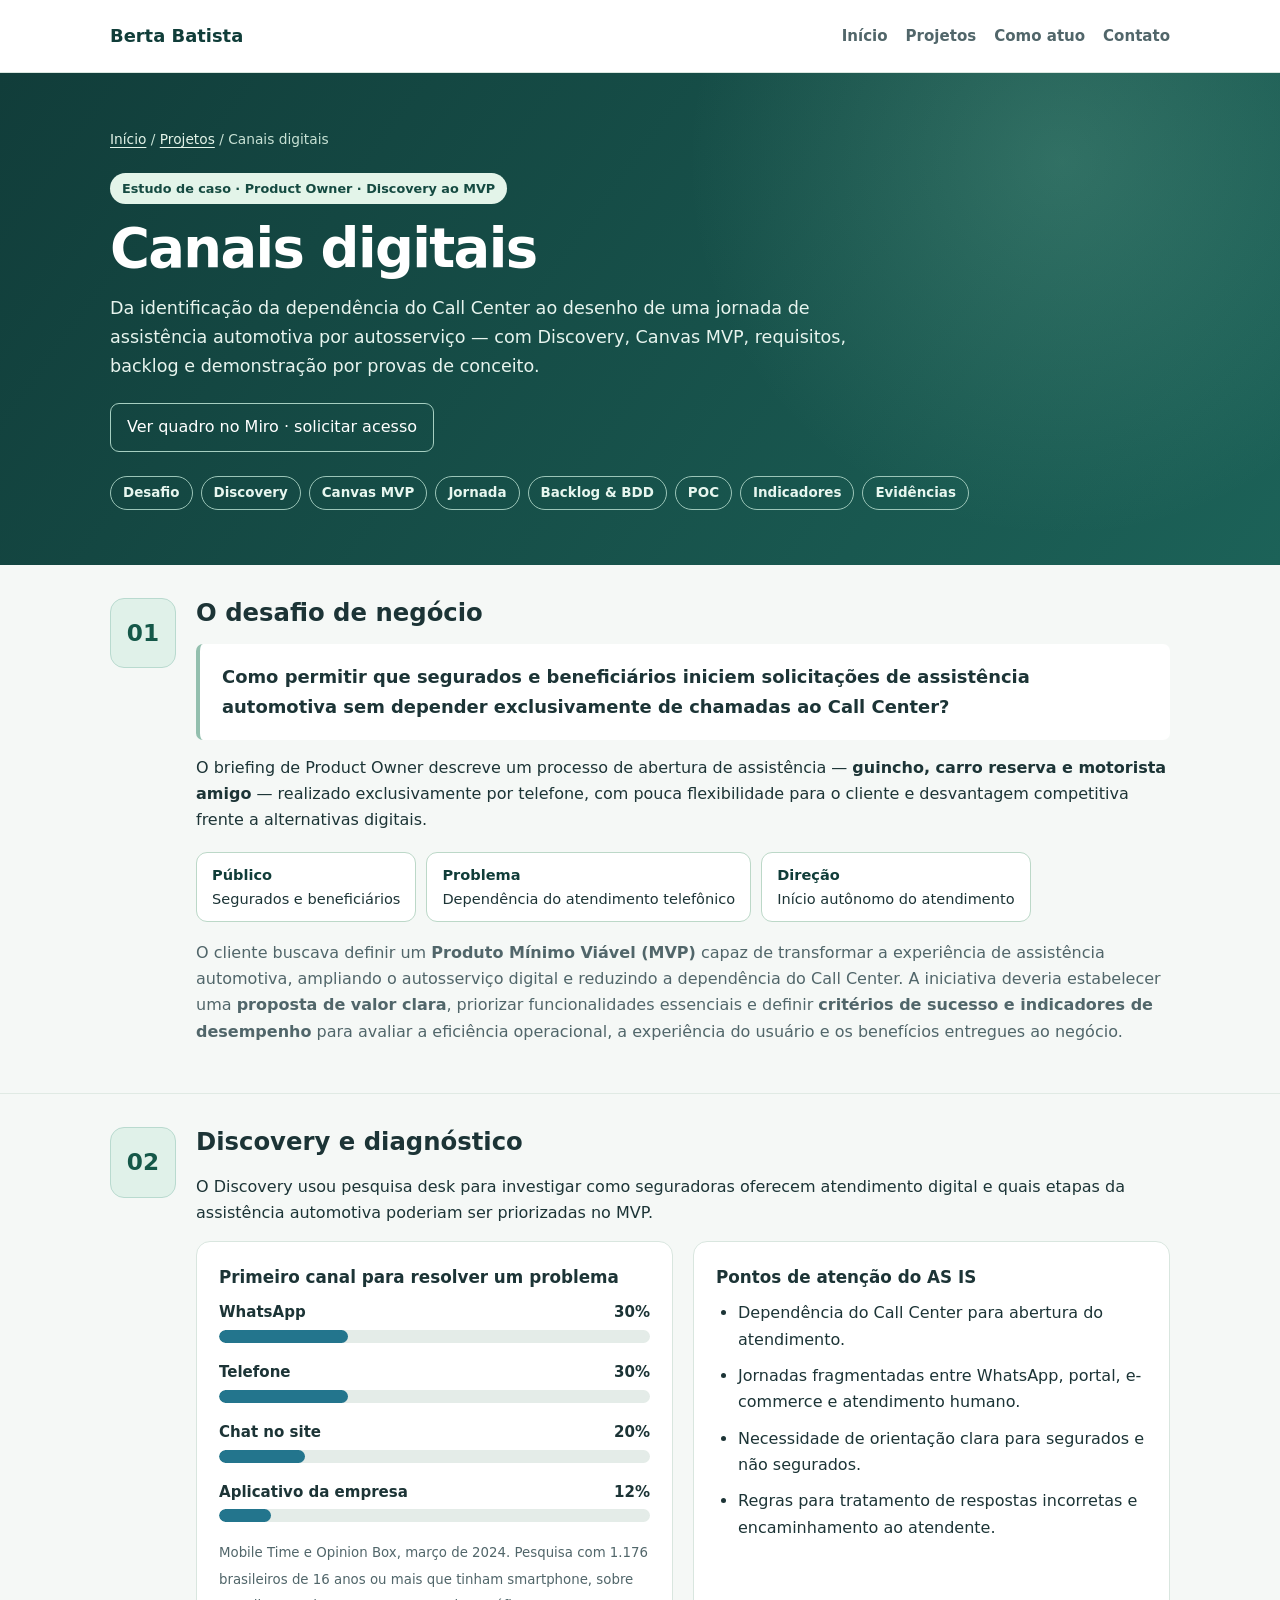
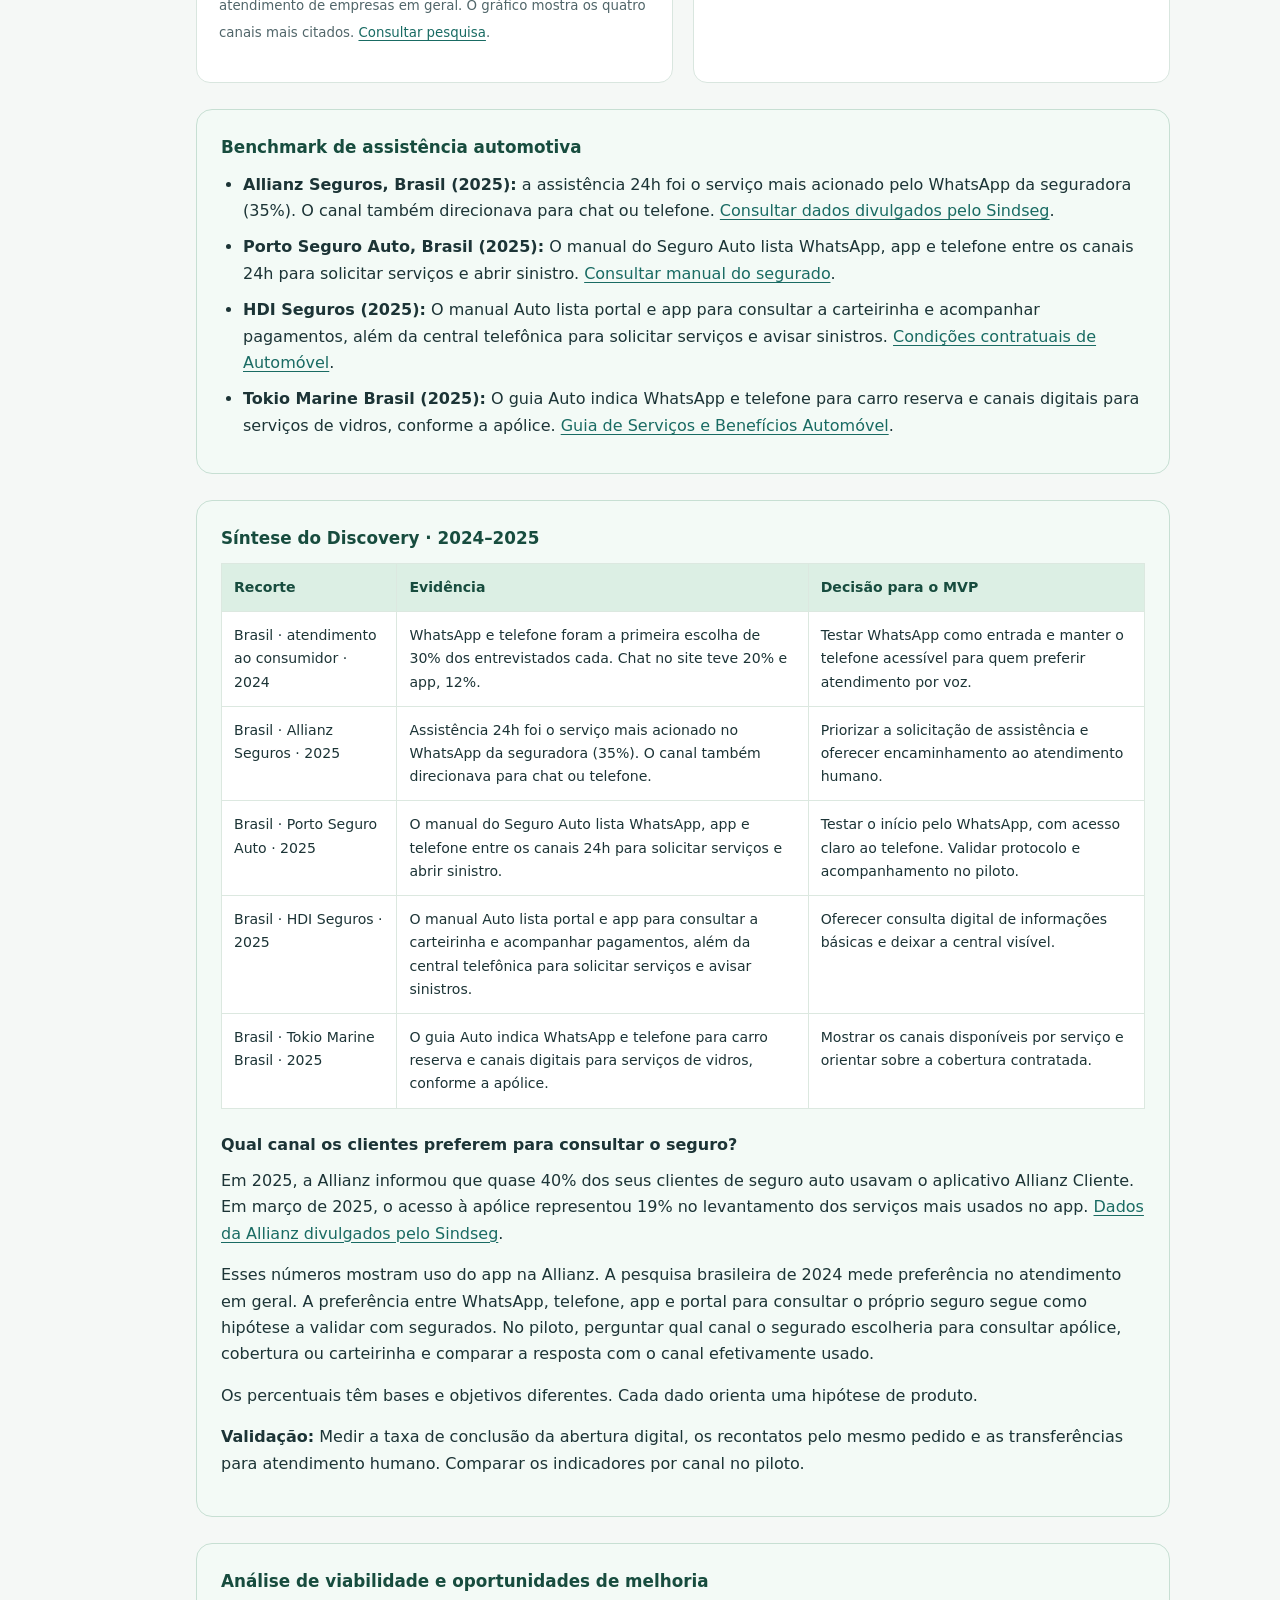
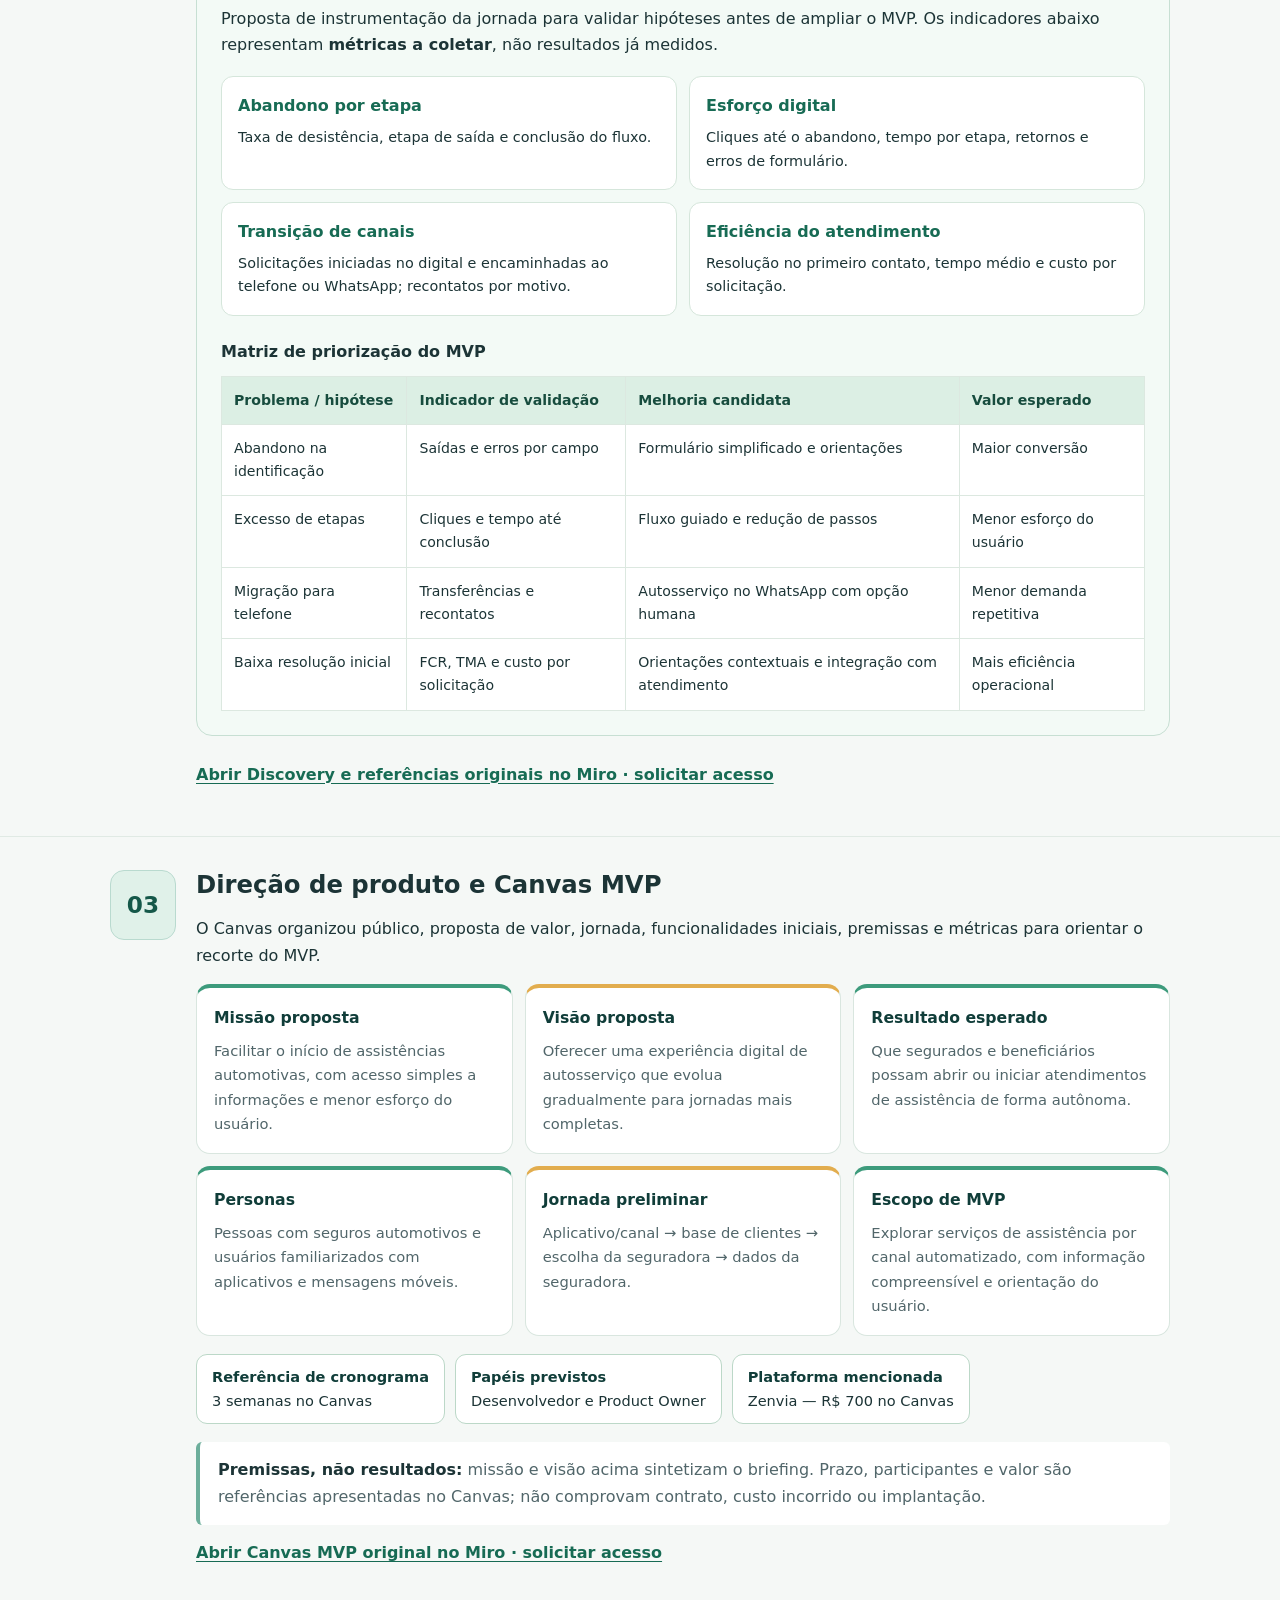
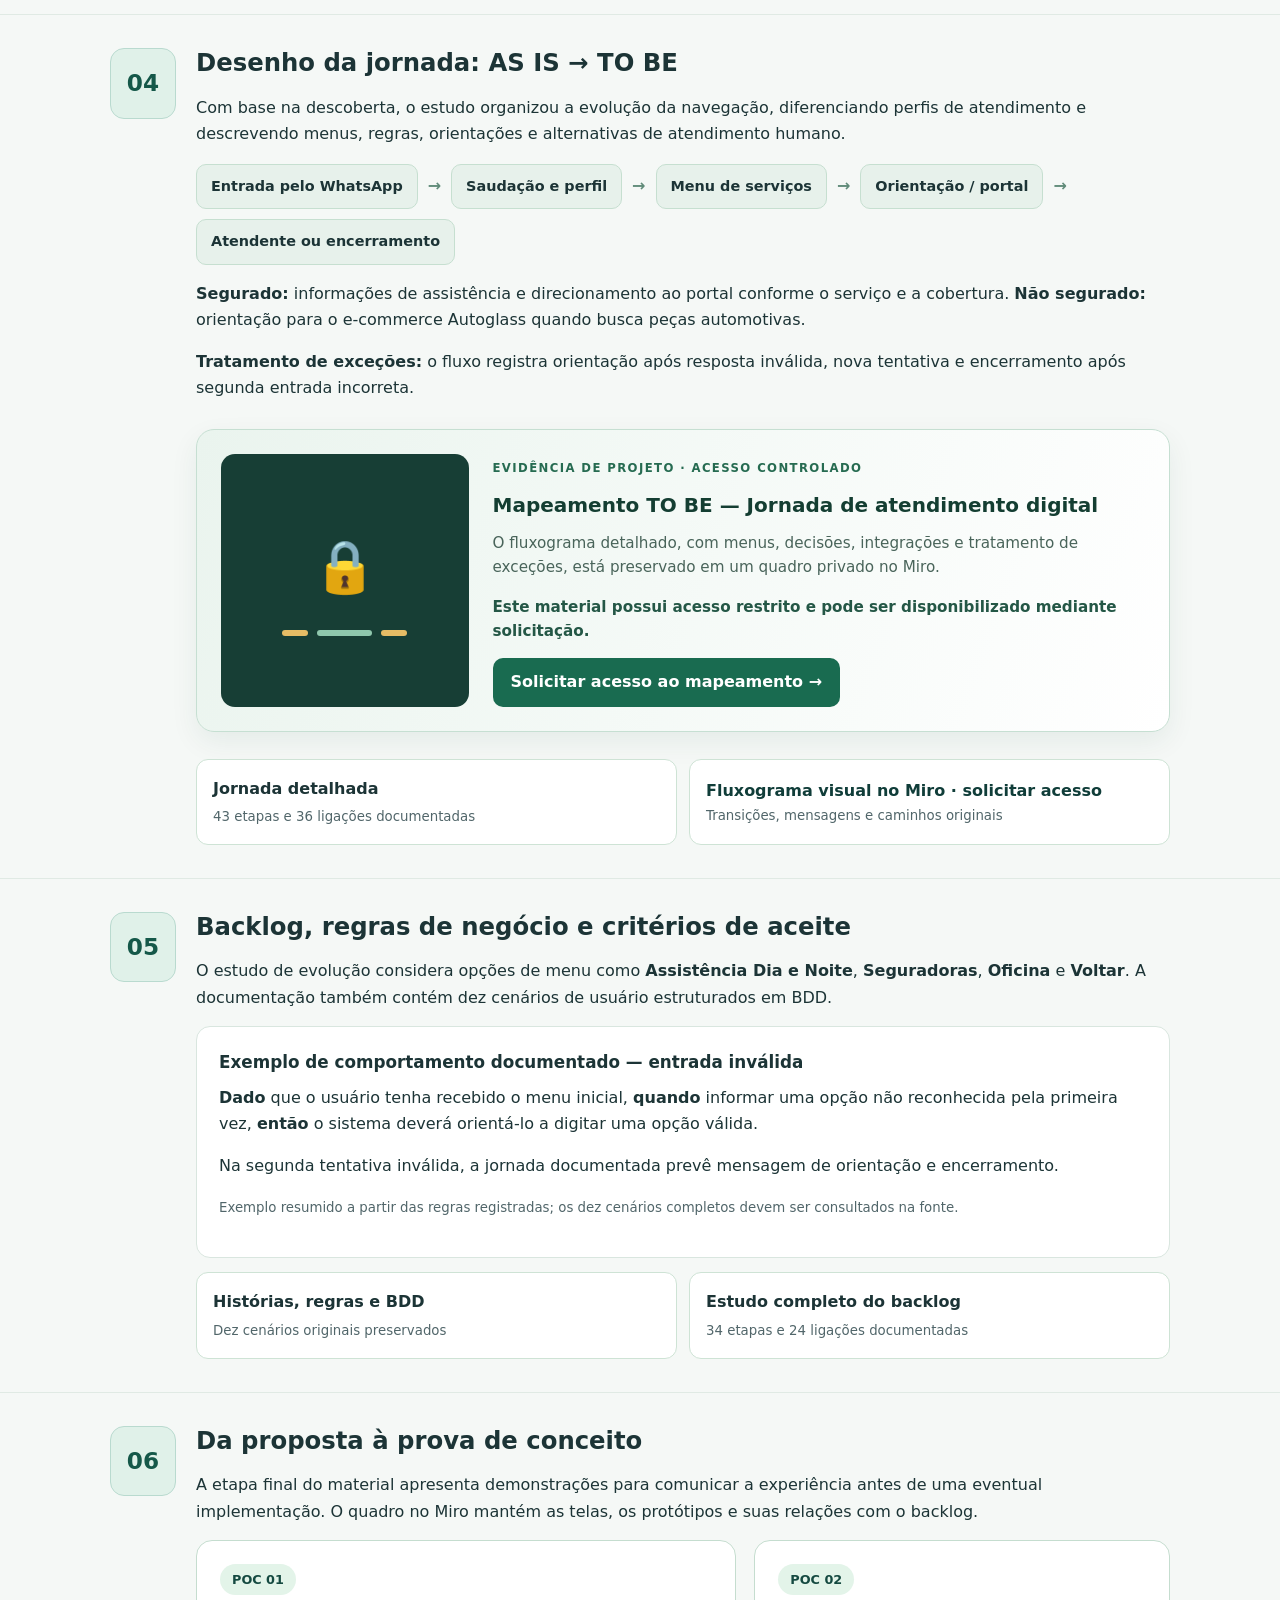
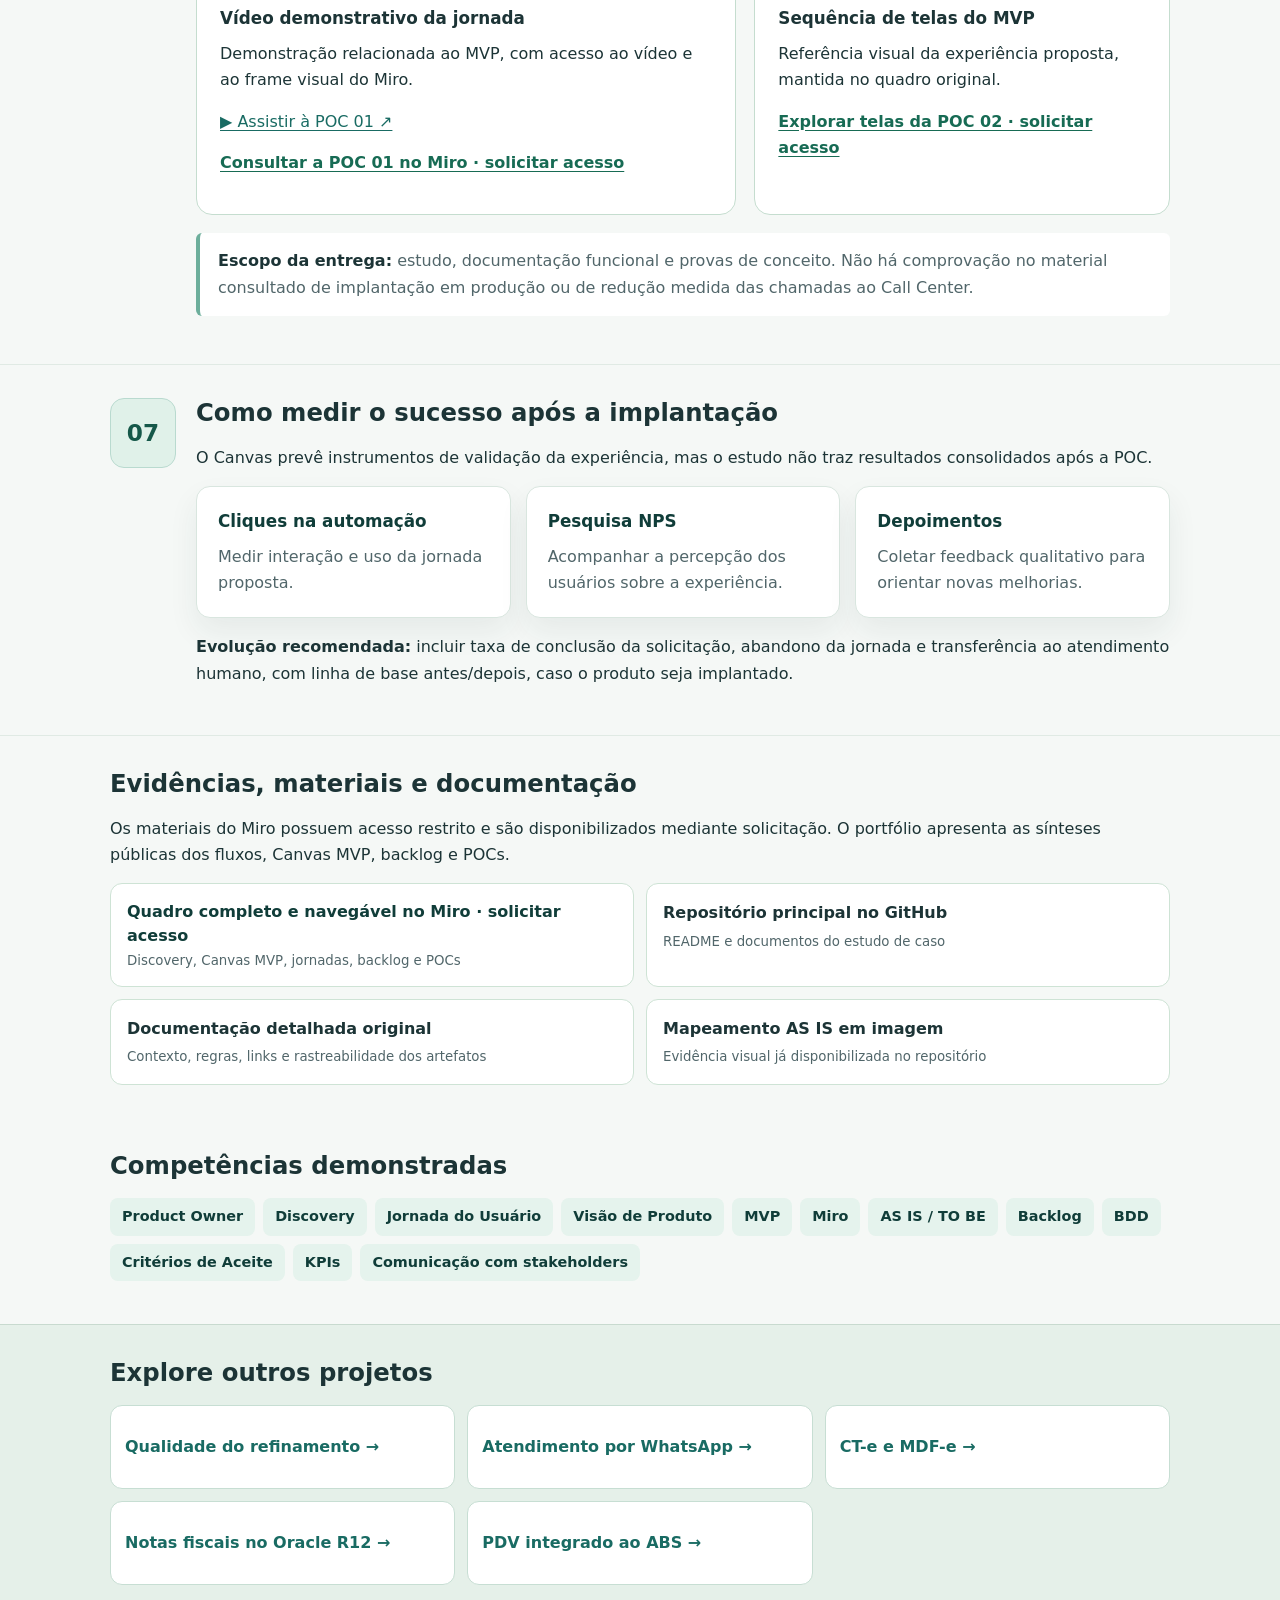
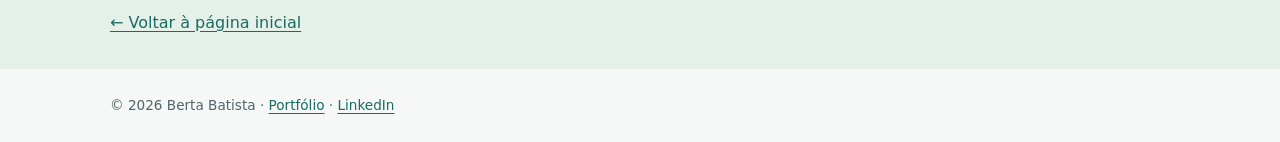
==== canais-digitais.html @ 30842d94 "Integra estudos ao portfólio atual e ilustra o fluxo de importação" ====
<!DOCTYPE html>
<html lang="pt-BR">
<head>
  <meta charset="utf-8">
  <meta name="viewport" content="width=device-width, initial-scale=1">
  <meta name="description" content="Canais digitais: estudo de caso de Product Owner desde o desafio de assistência automotiva, Discovery, Canvas MVP, jornadas, requisitos e backlog até as provas de conceito.">
  <meta name="theme-color" content="#143b38">
  <title>Canais digitais | Berta Batista</title>
  <link rel="stylesheet" href="projetos.css">
  <style>
    .case-nav{display:flex;gap:8px;flex-wrap:wrap;margin-top:24px}
    .case-nav a{color:#e7f6ef;text-decoration:none;border:1px solid #9bc5b8;border-radius:99px;padding:5px 12px;font-size:.84rem;font-weight:650}
    .case-nav a:hover{background:rgba(255,255,255,.13)}
    .stage{display:grid;grid-template-columns:66px minmax(0,1fr);gap:20px;align-items:start}
    .stage-number{font-size:1.45rem;font-weight:800;color:#155849;background:#e0f1e9;border:1px solid #b9dacf;border-radius:14px;text-align:center;padding:15px 0}
    .stage h2{margin-top:0}
    .stage > div:last-child{min-width:0}
    .muted{color:var(--muted)}
    .context-quote{font-size:1.12rem;font-weight:650;border-left:4px solid #93bfae;padding:18px 22px;background:#fff;border-radius:7px}
    .facts{display:flex;gap:10px;flex-wrap:wrap;margin:18px 0}
    .fact{border:1px solid #bcd8c8;border-radius:11px;background:#fff;padding:10px 15px;font-size:.91rem}
    .fact strong{display:block;color:var(--green-dark)}
    .canvas{display:grid;grid-template-columns:repeat(3,minmax(0,1fr));gap:12px}
    .canvas .panel{border-top:4px solid #3d9b7c;box-shadow:none;padding:17px}
    .canvas .panel:nth-child(3n+2){border-top-color:#e2ad4e}
    .canvas .panel h3{font-size:.98rem}
    .canvas .panel p{font-size:.92rem}
    .metrics{display:grid;grid-template-columns:minmax(0,1fr) minmax(0,1fr);gap:20px}
    .bar-list{list-style:none;padding:0;margin:0}
    .bar-list li{margin-bottom:17px}
    .bar-label{display:flex;justify-content:space-between;gap:12px;margin-bottom:5px;font-size:.94rem;font-weight:650}
    .bar-track{height:13px;border-radius:99px;background:#e4ece8;overflow:hidden}
    .bar-fill{display:block;height:100%;border-radius:99px;background:#23758d}
    .stage-card{background:#fff;border:1px solid var(--line);border-radius:14px;padding:22px}
    .journey{display:flex;align-items:stretch;flex-wrap:wrap;gap:10px;margin:16px 0}
    .journey span{background:#e7f1eb;border:1px solid #c6dfd0;border-radius:10px;padding:10px 14px;font-weight:650;font-size:.9rem}
    .journey b{align-self:center;color:#608b79}
    .demo{display:grid;grid-template-columns:minmax(0,1.3fr) minmax(0,1fr);gap:18px}
    .demo-panel{background:#fff;border:1px solid #c5ddcf;border-radius:16px;padding:23px}
    .demo-panel .tag{margin-bottom:10px}
    .case-links{display:grid;grid-template-columns:repeat(2,minmax(0,1fr));gap:12px}
    .case-links a{display:block;background:#fff;border:1px solid #cee3d5;border-radius:12px;padding:16px;font-weight:700;text-decoration:none}
    .case-links .case-resource{display:block;background:#fff;border:1px solid #cee3d5;border-radius:12px;padding:16px}
    .case-resource strong{display:block;font-weight:700}
    .case-resource small{display:block;font-weight:400;color:var(--muted);margin-top:4px}
    .case-links a small{display:block;font-weight:400;color:var(--muted);margin-top:4px}
    .case-links a:hover{border-color:var(--green)}
    .case-section{border-bottom:1px solid #e0eae4}
    .skills{margin-bottom:10px}
    @media(max-width:830px){.metrics,.canvas,.demo{grid-template-columns:1fr 1fr}}
    @media(max-width:680px){.metrics,.canvas,.demo,.case-links{grid-template-columns:1fr}.stage{grid-template-columns:1fr;gap:8px}.stage-number{width:58px;padding:7px 0}.journey b{display:none}}
  .viability-block{margin:26px 0;padding:24px;border:1px solid #c7dfd3;background:#f3faf6;border-radius:16px}.viability-block h3{margin:0 0 10px;color:#174c3e}.viability-block h4{margin:23px 0 10px}.viability-grid{display:grid;grid-template-columns:repeat(2,minmax(0,1fr));gap:12px;margin:18px 0}.viability-grid article{padding:16px;background:#fff;border:1px solid #d5e6db;border-radius:12px}.viability-grid strong,.viability-grid span{display:block}.viability-grid strong{color:#176b54;margin-bottom:6px}.viability-grid span{font-size:.9rem}.viability-table-wrap{overflow-x:auto}.viability-table{width:100%;border-collapse:collapse;background:#fff;font-size:.88rem}.viability-table th,.viability-table td{padding:12px;border:1px solid #dce8e0;text-align:left;vertical-align:top}.viability-table th{background:#dcefe4;color:#174c3e}@media(max-width:680px){.viability-grid{grid-template-columns:1fr}.viability-block{padding:16px}}

    .to-be-map{margin:28px 0;background:#fff;border:1px solid #bfd9cf;border-radius:18px;overflow:hidden;box-shadow:0 10px 34px rgba(16,62,50,.09)}
    .to-be-map figcaption{display:grid;gap:6px;padding:20px 23px;background:#f1f8f4;border-bottom:1px solid #d7e9df}
    .to-be-map figcaption strong{font-size:1.06rem;color:#174f42}
    .to-be-map figcaption span{color:#546d61;font-size:.92rem;line-height:1.5}
    .to-be-map-frame{height:640px;background:#f6faf8}
    .to-be-map iframe{display:block;width:100%;height:100%;border:0}
    .to-be-map-footer{display:flex;align-items:center;justify-content:space-between;flex-wrap:wrap;gap:12px;padding:14px 22px;background:#fff;font-size:.87rem}
    .to-be-map-footer span{color:#5a6e65;flex:1 1 250px}
    .to-be-map-footer a{color:#135e4d;font-weight:750;text-decoration:underline;text-underline-offset:3px}
    @media(max-width:680px){.to-be-map-frame{height:490px}.to-be-map figcaption{padding:16px}.to-be-map-footer{padding:14px 16px}}


    /* Materiais Miro privados: solicitações de acesso, sem iframe ou links públicos. */
    .request-access{cursor:pointer;font:inherit;text-align:left}
    .case-links .request-access{display:block;width:100%;background:#fff;border:1px solid #cee3d5;border-radius:12px;padding:16px;font-weight:700;color:var(--green-dark);line-height:1.45}
    .case-links .request-access small{display:block;font-weight:400;color:var(--muted);margin-top:4px}
    .case-links .request-access:hover,.case-links .request-access:focus-visible{border-color:#177357;box-shadow:0 0 0 2px #d9eee4}
    p>.request-access:not(.btn){padding:0;border:0;background:none;color:#176b54;font-weight:700;text-decoration:underline;text-underline-offset:3px}
    .restricted-map{display:grid;grid-template-columns:minmax(140px,.55fr) minmax(0,1.45fr);gap:24px;margin:27px 0;padding:24px;background:linear-gradient(110deg,#eaf4ee,#fff);border:1px solid #c6dfd2;border-radius:18px;box-shadow:0 10px 28px rgba(17,75,53,.07)}
    .restricted-map-art{display:flex;flex-direction:column;align-items:center;justify-content:center;gap:22px;border-radius:14px;background:#173e35;min-height:220px}
    .restricted-lock{font-size:3.2rem}
    .restricted-map-lines{display:flex;align-items:center;gap:9px}.restricted-map-lines i{display:block;width:26px;height:6px;background:#e6bc65;border-radius:8px}.restricted-map-lines i:nth-child(2){width:55px;background:#8fc7ad}
    .restricted-eyebrow{font-size:.73rem;font-weight:800;letter-spacing:.12em;text-transform:uppercase;color:#266b51}
    .restricted-map h3{margin:9px 0 9px;font-size:1.25rem;color:#143e32}
    .restricted-map p{font-size:.95rem;line-height:1.6;color:#49645a}
    .restricted-map .restricted-note{font-weight:650;color:#245746}
    .restricted-primary{padding:13px 18px;border:0;border-radius:10px;background:#196b50;color:white;font-weight:750;cursor:pointer;line-height:1.4}
    .restricted-primary:hover{background:#104c39}
    .access-dialog{border:0;border-radius:18px;padding:0;max-width:520px;width:calc(100% - 28px);background:#fff;color:#203d31;box-shadow:0 22px 80px rgba(0,0,0,.26)}
    .access-dialog::backdrop{background:rgba(4,28,24,.70);backdrop-filter:blur(3px)}
    .access-dialog-inner{padding:26px}
    .access-dialog-top{display:flex;justify-content:space-between;align-items:flex-start;gap:14px}
    .access-dialog h2{font-size:1.38rem;margin:6px 0 9px;color:#164a39}
    .access-dialog p{font-size:.94rem;line-height:1.55;color:#456355}
    .access-dialog-close{width:36px;height:36px;border:1px solid #c9ddd1;border-radius:50%;background:white;font-size:1.3rem;cursor:pointer;flex-shrink:0}
    .access-form{display:grid;gap:13px;margin-top:17px}
    .access-form label{display:grid;gap:5px;font-size:.86rem;font-weight:700}
    .access-form input:not([type="checkbox"]),.access-form textarea{box-sizing:border-box;width:100%;font:inherit;border:1px solid #b8d3c5;border-radius:9px;padding:10px 12px;min-height:43px;background:#fff;color:#183c30}
    .access-form textarea{min-height:65px;resize:vertical}
    .access-form .access-consent{display:flex;align-items:flex-start;gap:9px;font-size:.82rem;font-weight:500;line-height:1.55;color:#466156}
    .access-consent input{margin-top:4px}
    .access-form button[type="submit"]{border:0;border-radius:10px;padding:13px;background:#176747;color:#fff;font:inherit;font-weight:750;cursor:pointer}
    .access-form button[disabled]{opacity:.65;cursor:wait}
    .access-status{min-height:1.3em;margin:0;font-size:.87rem!important}
    .access-status.error{color:#a62c2c}
    .access-status.success{color:#176747}
    .access-fallback{display:none;font-size:.86rem;color:#176747;font-weight:700}
    .access-fallback.visible{display:inline-block}
    .access-privacy{font-size:.76rem!important;color:#617b6e!important}
    @media(max-width:680px){.restricted-map{grid-template-columns:1fr;padding:16px}.restricted-map-art{min-height:100px;flex-direction:row}.access-dialog-inner{padding:20px}}

</style>
<link rel="stylesheet" href="study-navigation.css">
<script src="study-navigation.js" defer></script>
</head>
<body>
  <header class="top study-header"><div class="container top-inner study-header-inner">
    <a class="brand" href="index.html">Berta Batista</a>
    <button type="button" class="study-menu-button" aria-expanded="false" aria-controls="study-main-nav"><svg viewBox="0 0 24 24" width="19" height="19" fill="none" stroke="currentColor" stroke-width="2" stroke-linecap="round" aria-hidden="true"><path d="M4 6h16M4 12h16M4 18h16"/></svg>Menu</button><nav class="study-main-nav" id="study-main-nav" aria-label="Navegação principal">
      <a href="index.html">Início</a>
      <a href="index.html#projetos">Projetos</a>
      <a href="index.html#como-ajudo">Como atuo</a>
      <a href="index.html#contato">Contato</a>
    <div class="study-section-links"><strong>Neste estudo</strong>
        <a href="#desafio">Desafio</a><a href="#discovery">Discovery</a><a href="#mvp">Canvas MVP</a>
        <a href="#jornada">Jornada</a><a href="#backlog">Backlog &amp; BDD</a><a href="#poc">POC</a>
        <a href="#indicadores">Indicadores</a><a href="#evidencias">Evidências</a>
      </div></nav>
  </div></header>
  <main>
    <div class="hero"><div class="container">
      <p class="crumb"><a href="index.html">Início</a> / <a href="index.html#projetos">Projetos</a> / Canais digitais</p>
      <span class="tag">Estudo de caso · Product Owner · Discovery ao MVP</span>
      <h1>Canais digitais</h1>
      <p class="hero-lead">Da identificação da dependência do Call Center ao desenho de uma jornada de assistência automotiva por autosserviço — com Discovery, Canvas MVP, requisitos, backlog e demonstração por provas de conceito.</p>
      <div class="actions">
        
        <button type="button" class="btn outline request-access" data-material="Ver quadro no Miro">Ver quadro no Miro · solicitar acesso</button>
      </div>
      <nav class="case-nav" aria-label="Etapas deste case">
        <a href="#desafio">Desafio</a><a href="#discovery">Discovery</a><a href="#mvp">Canvas MVP</a>
        <a href="#jornada">Jornada</a><a href="#backlog">Backlog &amp; BDD</a><a href="#poc">POC</a>
        <a href="#indicadores">Indicadores</a><a href="#evidencias">Evidências</a>
      </nav>
    </div></div>

    <section id="desafio" class="case-section" aria-labelledby="desafio-h"><div class="container stage">
      <span class="stage-number" aria-hidden="true">01</span><div>
      <h2 id="desafio-h">O desafio de negócio</h2>
      <p class="context-quote">Como permitir que segurados e beneficiários iniciem solicitações de assistência automotiva sem depender exclusivamente de chamadas ao Call Center?</p>
      <p>O briefing de Product Owner descreve um processo de abertura de assistência — <strong>guincho, carro reserva e motorista amigo</strong> — realizado exclusivamente por telefone, com pouca flexibilidade para o cliente e desvantagem competitiva frente a alternativas digitais.</p>
      <div class="facts">
        <div class="fact"><strong>Público</strong>Segurados e beneficiários</div>
        <div class="fact"><strong>Problema</strong>Dependência do atendimento telefônico</div>
        <div class="fact"><strong>Direção</strong>Início autônomo do atendimento</div>
      </div>
      <p class="muted">O cliente buscava definir um <strong>Produto Mínimo Viável (MVP)</strong> capaz de transformar a experiência de assistência automotiva, ampliando o autosserviço digital e reduzindo a dependência do Call Center. A iniciativa deveria estabelecer uma <strong>proposta de valor clara</strong>, priorizar funcionalidades essenciais e definir <strong>critérios de sucesso e indicadores de desempenho</strong> para avaliar a eficiência operacional, a experiência do usuário e os benefícios entregues ao negócio.</p>
      </div>
    </div></section>

    <section id="discovery" class="case-section" aria-labelledby="discovery-h"><div class="container stage">
      <span class="stage-number" aria-hidden="true">02</span><div>
      <h2 id="discovery-h">Discovery e diagnóstico</h2>
      <p>O Discovery usou pesquisa desk para investigar como seguradoras oferecem atendimento digital e quais etapas da assistência automotiva poderiam ser priorizadas no MVP.</p>
      <div class="metrics">
        <article class="stage-card">
          <h3>Primeiro canal para resolver um problema</h3>
          <ul class="bar-list" aria-label="Quatro canais mais citados na pesquisa brasileira de 2024">
            <li><div class="bar-label"><span>WhatsApp</span><span>30%</span></div><div class="bar-track" aria-hidden="true"><span class="bar-fill" style="width:30%"></span></div></li>
            <li><div class="bar-label"><span>Telefone</span><span>30%</span></div><div class="bar-track" aria-hidden="true"><span class="bar-fill" style="width:30%"></span></div></li>
            <li><div class="bar-label"><span>Chat no site</span><span>20%</span></div><div class="bar-track" aria-hidden="true"><span class="bar-fill" style="width:20%"></span></div></li>
            <li><div class="bar-label"><span>Aplicativo da empresa</span><span>12%</span></div><div class="bar-track" aria-hidden="true"><span class="bar-fill" style="width:12%"></span></div></li>
          </ul>
          <p class="muted"><small>Mobile Time e Opinion Box, março de 2024. Pesquisa com 1.176 brasileiros de 16 anos ou mais que tinham smartphone, sobre atendimento de empresas em geral. O gráfico mostra os quatro canais mais citados. <a href="https://www.mobiletime.com.br/noticias/20/05/2024/whatsapp-e-telefone-sao-os-canais-de-atendimento-preferidos-do-brasileiro/">Consultar pesquisa</a>.</small></p>
        </article>
        <article class="stage-card">
          <h3>Pontos de atenção do AS IS</h3>
          <ul class="points">
            <li>Dependência do Call Center para abertura do atendimento.</li>
            <li>Jornadas fragmentadas entre WhatsApp, portal, e-commerce e atendimento humano.</li>
            <li>Necessidade de orientação clara para segurados e não segurados.</li>
            <li>Regras para tratamento de respostas incorretas e encaminhamento ao atendente.</li>
          </ul>
        </article>
      </div>
      <div class="viability-block">
        <h3>Benchmark de assistência automotiva</h3>
        <ul class="points">
          <li><strong>Allianz Seguros, Brasil (2025):</strong> a assistência 24h foi o serviço mais acionado pelo WhatsApp da seguradora (35%). O canal também direcionava para chat ou telefone. <a href="https://www.sindicatoseguradoras.com.br/2025/07/01/uso-dos-canais-digitais-cresce-mais-de-20-na-allianz-seguros/">Consultar dados divulgados pelo Sindseg</a>.</li>
          <li><strong>Porto Seguro Auto, Brasil (2025):</strong> O manual do Seguro Auto lista WhatsApp, app e telefone entre os canais 24h para solicitar serviços e abrir sinistro. <a href="https://www.portoseguro.com.br/content/dam/documentos/condicoes_gerais/seguro_auto/2025/CG138-3402-Porto%20Seguro.pdf">Consultar manual do segurado</a>.</li>
          <li><strong>HDI Seguros (2025):</strong> O manual Auto lista portal e app para consultar a carteirinha e acompanhar pagamentos, além da central telefônica para solicitar serviços e avisar sinistros. <a href="https://www.bv.com.br/documents/d/portal/cg-hdi-1">Condições contratuais de Automóvel</a>.</li>
          <li><strong>Tokio Marine Brasil (2025):</strong> O guia Auto indica WhatsApp e telefone para carro reserva e canais digitais para serviços de vidros, conforme a apólice. <a href="https://portal.tokiomarine.com.br/docstore-services/rest/download/0807149a-2640-4fc6-b0be-97d47e890179">Guia de Serviços e Benefícios Automóvel</a>.</li>
        </ul>
      </div>
      <div class="viability-block" id="sintese-discovery">
        <h3>Síntese do Discovery · 2024–2025</h3>
        <div class="viability-table-wrap">
          <table class="viability-table">
            <thead><tr><th scope="col">Recorte</th><th scope="col">Evidência</th><th scope="col">Decisão para o MVP</th></tr></thead>
            <tbody>
              <tr><td>Brasil · atendimento ao consumidor · 2024</td><td>WhatsApp e telefone foram a primeira escolha de 30% dos entrevistados cada. Chat no site teve 20% e app, 12%.</td><td>Testar WhatsApp como entrada e manter o telefone acessível para quem preferir atendimento por voz.</td></tr>
              <tr><td>Brasil · Allianz Seguros · 2025</td><td>Assistência 24h foi o serviço mais acionado no WhatsApp da seguradora (35%). O canal também direcionava para chat ou telefone.</td><td>Priorizar a solicitação de assistência e oferecer encaminhamento ao atendimento humano.</td></tr>
              <tr><td>Brasil · Porto Seguro Auto · 2025</td><td>O manual do Seguro Auto lista WhatsApp, app e telefone entre os canais 24h para solicitar serviços e abrir sinistro.</td><td>Testar o início pelo WhatsApp, com acesso claro ao telefone. Validar protocolo e acompanhamento no piloto.</td></tr>
              <tr><td>Brasil · HDI Seguros · 2025</td><td>O manual Auto lista portal e app para consultar a carteirinha e acompanhar pagamentos, além da central telefônica para solicitar serviços e avisar sinistros.</td><td>Oferecer consulta digital de informações básicas e deixar a central visível.</td></tr>
              <tr><td>Brasil · Tokio Marine Brasil · 2025</td><td>O guia Auto indica WhatsApp e telefone para carro reserva e canais digitais para serviços de vidros, conforme a apólice.</td><td>Mostrar os canais disponíveis por serviço e orientar sobre a cobertura contratada.</td></tr>
            </tbody>
          </table>
        </div>
        <h4>Qual canal os clientes preferem para consultar o seguro?</h4>
        <p>Em 2025, a Allianz informou que quase 40% dos seus clientes de seguro auto usavam o aplicativo Allianz Cliente. Em março de 2025, o acesso à apólice representou 19% no levantamento dos serviços mais usados no app. <a href="https://www.sindicatoseguradoras.com.br/2025/07/01/uso-dos-canais-digitais-cresce-mais-de-20-na-allianz-seguros/">Dados da Allianz divulgados pelo Sindseg</a>.</p>
        <p>Esses números mostram uso do app na Allianz. A pesquisa brasileira de 2024 mede preferência no atendimento em geral. A preferência entre WhatsApp, telefone, app e portal para consultar o próprio seguro segue como hipótese a validar com segurados. No piloto, perguntar qual canal o segurado escolheria para consultar apólice, cobertura ou carteirinha e comparar a resposta com o canal efetivamente usado.</p>
        <p>Os percentuais têm bases e objetivos diferentes. Cada dado orienta uma hipótese de produto.</p>
        <p><strong>Validação:</strong> Medir a taxa de conclusão da abertura digital, os recontatos pelo mesmo pedido e as transferências para atendimento humano. Comparar os indicadores por canal no piloto.</p>
      </div>
      <div class="viability-block"><h3>Análise de viabilidade e oportunidades de melhoria</h3><p>Proposta de instrumentação da jornada para validar hipóteses antes de ampliar o MVP. Os indicadores abaixo representam <strong>métricas a coletar</strong>, não resultados já medidos.</p><div class="viability-grid"><article><strong>Abandono por etapa</strong><span>Taxa de desistência, etapa de saída e conclusão do fluxo.</span></article><article><strong>Esforço digital</strong><span>Cliques até o abandono, tempo por etapa, retornos e erros de formulário.</span></article><article><strong>Transição de canais</strong><span>Solicitações iniciadas no digital e encaminhadas ao telefone ou WhatsApp; recontatos por motivo.</span></article><article><strong>Eficiência do atendimento</strong><span>Resolução no primeiro contato, tempo médio e custo por solicitação.</span></article></div><h4>Matriz de priorização do MVP</h4><div class="viability-table-wrap"><table class="viability-table"><thead><tr><th>Problema / hipótese</th><th>Indicador de validação</th><th>Melhoria candidata</th><th>Valor esperado</th></tr></thead><tbody><tr><td>Abandono na identificação</td><td>Saídas e erros por campo</td><td>Formulário simplificado e orientações</td><td>Maior conversão</td></tr><tr><td>Excesso de etapas</td><td>Cliques e tempo até conclusão</td><td>Fluxo guiado e redução de passos</td><td>Menor esforço do usuário</td></tr><tr><td>Migração para telefone</td><td>Transferências e recontatos</td><td>Autosserviço no WhatsApp com opção humana</td><td>Menor demanda repetitiva</td></tr><tr><td>Baixa resolução inicial</td><td>FCR, TMA e custo por solicitação</td><td>Orientações contextuais e integração com atendimento</td><td>Mais eficiência operacional</td></tr></tbody></table></div></div>
      <p><button type="button" class="request-access" data-material="Abrir Discovery e referências originais no Miro">Abrir Discovery e referências originais no Miro · solicitar acesso</button></p>
      </div>
    </div></section>

    <section id="mvp" class="case-section" aria-labelledby="mvp-h"><div class="container stage">
      <span class="stage-number" aria-hidden="true">03</span><div>
      <h2 id="mvp-h">Direção de produto e Canvas MVP</h2>
      <p>O Canvas organizou público, proposta de valor, jornada, funcionalidades iniciais, premissas e métricas para orientar o recorte do MVP.</p>
      <div class="canvas">
        <article class="panel"><h3>Missão proposta</h3><p>Facilitar o início de assistências automotivas, com acesso simples a informações e menor esforço do usuário.</p></article>
        <article class="panel"><h3>Visão proposta</h3><p>Oferecer uma experiência digital de autosserviço que evolua gradualmente para jornadas mais completas.</p></article>
        <article class="panel"><h3>Resultado esperado</h3><p>Que segurados e beneficiários possam abrir ou iniciar atendimentos de assistência de forma autônoma.</p></article>
        <article class="panel"><h3>Personas</h3><p>Pessoas com seguros automotivos e usuários familiarizados com aplicativos e mensagens móveis.</p></article>
        <article class="panel"><h3>Jornada preliminar</h3><p>Aplicativo/canal → base de clientes → escolha da seguradora → dados da seguradora.</p></article>
        <article class="panel"><h3>Escopo de MVP</h3><p>Explorar serviços de assistência por canal automatizado, com informação compreensível e orientação do usuário.</p></article>
      </div>
      <div class="facts">
        <div class="fact"><strong>Referência de cronograma</strong>3 semanas no Canvas</div>
        <div class="fact"><strong>Papéis previstos</strong>Desenvolvedor e Product Owner</div>
        <div class="fact"><strong>Plataforma mencionada</strong>Zenvia — R$ 700 no Canvas</div>
      </div>
      <p class="note"><strong>Premissas, não resultados:</strong> missão e visão acima sintetizam o briefing. Prazo, participantes e valor são referências apresentadas no Canvas; não comprovam contrato, custo incorrido ou implantação.</p>
      <p><button type="button" class="request-access" data-material="Abrir Canvas MVP original no Miro">Abrir Canvas MVP original no Miro · solicitar acesso</button></p>
      </div>
    </div></section>

    <section id="jornada" class="case-section" aria-labelledby="jornada-h"><div class="container stage">
      <span class="stage-number" aria-hidden="true">04</span><div>
      <h2 id="jornada-h">Desenho da jornada: AS IS → TO BE</h2>
      <p>Com base na descoberta, o estudo organizou a evolução da navegação, diferenciando perfis de atendimento e descrevendo menus, regras, orientações e alternativas de atendimento humano.</p>
      <div class="journey" aria-label="Resumo funcional da jornada proposta">
        <span>Entrada pelo WhatsApp</span><b>→</b><span>Saudação e perfil</span><b>→</b><span>Menu de serviços</span><b>→</b><span>Orientação / portal</span><b>→</b><span>Atendente ou encerramento</span>
      </div>
      <p><strong>Segurado:</strong> informações de assistência e direcionamento ao portal conforme o serviço e a cobertura. <strong>Não segurado:</strong> orientação para o e-commerce Autoglass quando busca peças automotivas.</p>
      <p><strong>Tratamento de exceções:</strong> o fluxo registra orientação após resposta inválida, nova tentativa e encerramento após segunda entrada incorreta.</p>

      <div class="restricted-map" aria-labelledby="restricted-map-title">
        <div class="restricted-map-art" aria-hidden="true">
          <span class="restricted-lock">🔒</span>
          <div class="restricted-map-lines"><i></i><i></i><i></i></div>
        </div>
        <div class="restricted-map-content">
          <span class="restricted-eyebrow">Evidência de projeto · Acesso controlado</span>
          <h3 id="restricted-map-title">Mapeamento TO BE — Jornada de atendimento digital</h3>
          <p>O fluxograma detalhado, com menus, decisões, integrações e tratamento de exceções, está preservado em um quadro privado no Miro.</p>
          <p class="restricted-note">Este material possui acesso restrito e pode ser disponibilizado mediante solicitação.</p>
          <button type="button" class="restricted-primary request-access" data-material="Mapeamento TO BE — Jornada de atendimento digital">Solicitar acesso ao mapeamento →</button>
        </div>
      </div>
      <div class="case-links">
        <div class="case-resource"><strong>Jornada detalhada</strong><small>43 etapas e 36 ligações documentadas</small></div>
        <button type="button" class="request-access" data-material="Fluxograma visual no Miro">Fluxograma visual no Miro · solicitar acesso<small>Transições, mensagens e caminhos originais</small></button>
      </div>
      </div>
    </div></section>

    <section id="backlog" class="case-section" aria-labelledby="backlog-h"><div class="container stage">
      <span class="stage-number" aria-hidden="true">05</span><div>
      <h2 id="backlog-h">Backlog, regras de negócio e critérios de aceite</h2>
      <p>O estudo de evolução considera opções de menu como <strong>Assistência Dia e Noite</strong>, <strong>Seguradoras</strong>, <strong>Oficina</strong> e <strong>Voltar</strong>. A documentação também contém dez cenários de usuário estruturados em BDD.</p>
      <div class="stage-card">
        <h3>Exemplo de comportamento documentado — entrada inválida</h3>
        <p><strong>Dado</strong> que o usuário tenha recebido o menu inicial, <strong>quando</strong> informar uma opção não reconhecida pela primeira vez, <strong>então</strong> o sistema deverá orientá-lo a digitar uma opção válida.</p>
        <p>Na segunda tentativa inválida, a jornada documentada prevê mensagem de orientação e encerramento.</p>
        <p class="muted"><small>Exemplo resumido a partir das regras registradas; os dez cenários completos devem ser consultados na fonte.</small></p>
      </div>
      <div class="case-links" style="margin-top:14px">
        <div class="case-resource"><strong>Histórias, regras e BDD</strong><small>Dez cenários originais preservados</small></div>
        <div class="case-resource"><strong>Estudo completo do backlog</strong><small>34 etapas e 24 ligações documentadas</small></div>
      </div>
      </div>
    </div></section>

    <section id="poc" class="case-section" aria-labelledby="poc-h"><div class="container stage">
      <span class="stage-number" aria-hidden="true">06</span><div>
      <h2 id="poc-h">Da proposta à prova de conceito</h2>
      <p>A etapa final do material apresenta demonstrações para comunicar a experiência antes de uma eventual implementação. O quadro no Miro mantém as telas, os protótipos e suas relações com o backlog.</p>
      <div class="demo">
        <article class="demo-panel">
          <span class="tag">POC 01</span>
          <h3>Vídeo demonstrativo da jornada</h3>
          <p>Demonstração relacionada ao MVP, com acesso ao vídeo e ao frame visual do Miro.</p>
          <p><a href="https://youtu.be/u4LxF7WXEUY" target="_blank" rel="noopener noreferrer">▶ Assistir à POC 01 ↗</a></p>
          <p><button type="button" class="request-access" data-material="Consultar a POC 01 no Miro">Consultar a POC 01 no Miro · solicitar acesso</button></p>
        </article>
        <article class="demo-panel">
          <span class="tag">POC 02</span>
          <h3>Sequência de telas do MVP</h3>
          <p>Referência visual da experiência proposta, mantida no quadro original.</p>
          <p><button type="button" class="request-access" data-material="Explorar telas da POC 02">Explorar telas da POC 02 · solicitar acesso</button></p>
        </article>
      </div>
      <p class="note" style="margin-top:18px"><strong>Escopo da entrega:</strong> estudo, documentação funcional e provas de conceito. Não há comprovação no material consultado de implantação em produção ou de redução medida das chamadas ao Call Center.</p>
      </div>
    </div></section>

    <section id="indicadores" class="case-section" aria-labelledby="indicadores-h"><div class="container stage">
      <span class="stage-number" aria-hidden="true">07</span><div>
      <h2 id="indicadores-h">Como medir o sucesso após a implantação</h2>
      <p>O Canvas prevê instrumentos de validação da experiência, mas o estudo não traz resultados consolidados após a POC.</p>
      <div class="overview">
        <article class="panel"><h3>Cliques na automação</h3><p>Medir interação e uso da jornada proposta.</p></article>
        <article class="panel"><h3>Pesquisa NPS</h3><p>Acompanhar a percepção dos usuários sobre a experiência.</p></article>
        <article class="panel"><h3>Depoimentos</h3><p>Coletar feedback qualitativo para orientar novas melhorias.</p></article>
      </div>
      <p style="margin-top:16px"><strong>Evolução recomendada:</strong> incluir taxa de conclusão da solicitação, abandono da jornada e transferência ao atendimento humano, com linha de base antes/depois, caso o produto seja implantado.</p>
      </div>
    </div></section>

    <section id="evidencias" aria-labelledby="evidencias-h"><div class="container">
      <h2 id="evidencias-h">Evidências, materiais e documentação</h2>
      <p>Os materiais do Miro possuem acesso restrito e são disponibilizados mediante solicitação. O portfólio apresenta as sínteses públicas dos fluxos, Canvas MVP, backlog e POCs.</p>
      <div class="case-links">
        <button type="button" class="request-access" data-material="Quadro completo e navegável no Miro">Quadro completo e navegável no Miro · solicitar acesso<small>Discovery, Canvas MVP, jornadas, backlog e POCs</small></button>
        <div class="case-resource"><strong>Repositório principal no GitHub</strong><small>README e documentos do estudo de caso</small></div>
        <div class="case-resource"><strong>Documentação detalhada original</strong><small>Contexto, regras, links e rastreabilidade dos artefatos</small></div>
        <div class="case-resource"><strong>Mapeamento AS IS em imagem</strong><small>Evidência visual já disponibilizada no repositório</small></div>
      </div>
    </div></section>

    <section aria-labelledby="skills-h"><div class="container">
      <h2 id="skills-h">Competências demonstradas</h2>
      <ul class="skills"><li>Product Owner</li><li>Discovery</li><li>Jornada do Usuário</li><li>Visão de Produto</li><li>MVP</li><li>Miro</li><li>AS IS / TO BE</li><li>Backlog</li><li>BDD</li><li>Critérios de Aceite</li><li>KPIs</li><li>Comunicação com stakeholders</li></ul>
    </div></section>

    <section class="next" aria-labelledby="outras"><div class="container">
      <h2 id="outras">Explore outros projetos</h2>
      <div class="nextlinks">
        <a href="refinamento.html">Qualidade do refinamento →</a>
        <a href="whatsapp.html">Atendimento por WhatsApp →</a>
        <a href="processos-rpa.html">CT-e e MDF-e →</a>
        <a href="oracle-r12.html">Notas fiscais no Oracle R12 →</a>
        <a href="pdv.html">PDV integrado ao ABS →</a>
      </div>
      <p style="margin:25px 0 0"><a href="index.html#projetos">← Voltar à página inicial</a></p>
    </div></section>
  </main>
  <footer class="container">© 2026 Berta Batista · <a href="index.html">Portfólio</a> · <a href="https://www.linkedin.com/in/bertabatista/" target="_blank" rel="noopener noreferrer">LinkedIn</a></footer>

  <dialog id="access-request-dialog" class="access-dialog" aria-labelledby="access-dialog-title" aria-describedby="access-dialog-desc">
    <div class="access-dialog-inner">
      <div class="access-dialog-top">
        <div>
          <span class="restricted-eyebrow">Portfólio · Material protegido</span>
          <h2 id="access-dialog-title">Solicitar liberação de acesso</h2>
        </div>
        <button type="button" class="access-dialog-close" aria-label="Fechar janela" data-close-access>×</button>
      </div>
      <p id="access-dialog-desc"><strong>Acesso restrito.</strong> Por favor, solicite liberação preenchendo os dados abaixo. A autorização será analisada individualmente.</p>
      <form id="access-request-form" class="access-form" action="https://formsubmit.co/bertareg@hotmail.com" method="POST" target="_blank">
        <input type="hidden" name="material" id="access-material" value="Material privado do Miro">
        <input type="hidden" name="_subject" value="Portfólio — solicitação de acesso ao Miro">
        <input type="hidden" name="_url" value="https://bertat2c.github.io/canais-digitais.html">
        <input type="hidden" name="_template" value="table">
        <input type="text" name="_honey" tabindex="-1" autocomplete="off" style="position:absolute;left:-9999px" aria-hidden="true">
        <label for="access-name">Nome completo *
          <input id="access-name" name="name" autocomplete="name" required maxlength="100" placeholder="Seu nome">
        </label>
        <label for="access-email">E-mail profissional *
          <input id="access-email" name="email" type="email" autocomplete="email" required maxlength="160" placeholder="nome@empresa.com">
        </label>
        <label for="access-company">Empresa / consultoria *
          <input id="access-company" name="empresa" required maxlength="120" placeholder="Empresa onde atua">
        </label>
        <label for="access-message">Mensagem (opcional)
          <textarea id="access-message" name="mensagem" maxlength="600" placeholder="Vaga, finalidade ou contexto da solicitação"></textarea>
        </label>
        <label class="access-consent" for="access-consent">
          <input id="access-consent" type="checkbox" required>
          <span>Concordo com o envio destes dados ao serviço FormSubmit para encaminhamento da solicitação à responsável pelo portfólio. Os dados serão utilizados para avaliar o pedido de acesso.</span>
        </label>
        <button type="submit" id="access-submit">Enviar solicitação de acesso</button>
        <p class="access-status" id="access-status" role="status" aria-live="polite"></p>
        <a id="access-fallback" class="access-fallback visible" href="mailto:bertareg@hotmail.com?subject=Solicita%C3%A7%C3%A3o%20de%20acesso%20ao%20Miro">Prefiro solicitar diretamente pelo meu e-mail →</a>
        <p class="access-privacy">O envio abre uma nova aba para validação pelo FormSubmit. A solicitação somente estará concluída após a confirmação nessa aba. O acesso ao Miro não será liberado automaticamente.</p>
      </form>
    </div>
  </dialog>
  <script>
  (() => {
    const dialog = document.getElementById('access-request-dialog');
    const form = document.getElementById('access-request-form');
    const status = document.getElementById('access-status');
    const fallback = document.getElementById('access-fallback');
    const material = document.getElementById('access-material');
    const subject = 'Portfólio — solicitação de acesso ao Miro';

    function refreshAlternative() {
      const values = new FormData(form);
      const lines = [
        'Solicitação de acesso a material privado do portfólio',
        'Material: ' + (material.value || 'Material privado do Miro'),
        'Nome: ' + String(values.get('name') || ''),
        'E-mail: ' + String(values.get('email') || ''),
        'Empresa: ' + String(values.get('empresa') || ''),
        'Mensagem: ' + String(values.get('mensagem') || '')
      ];
      fallback.href = 'mailto:bertareg@hotmail.com?subject=' +
        encodeURIComponent(subject) + '&body=' + encodeURIComponent(lines.join('\n'));
    }

    document.querySelectorAll('.request-access').forEach(button => {
      button.addEventListener('click', () => {
        material.value = button.dataset.material || 'Material privado do Miro';
        status.textContent = '';
        status.className = 'access-status';
        refreshAlternative();
        dialog.showModal();
        document.getElementById('access-name').focus();
      });
    });

    document.querySelector('[data-close-access]').addEventListener('click', () => dialog.close());
    dialog.addEventListener('click', event => { if (event.target === dialog) dialog.close(); });
    form.addEventListener('input', refreshAlternative);
    form.addEventListener('submit', event => {
      if (!form.reportValidity()) {
        event.preventDefault();
        return;
      }
      refreshAlternative();
      status.className = 'access-status';
      status.textContent = 'A confirmação do envio será exibida em uma nova aba. Conclua a verificação do FormSubmit nessa aba; o acesso ao Miro ainda depende de aprovação.';
      // Deixa o navegador realizar o POST HTML nativo. Assim o FormSubmit
      // pode exibir reCAPTCHA e mensagens de ativação, sem bloqueios de AJAX.
    });
    refreshAlternative();
  })();
  </script>

</body>
</html>
---- projetos.css ----
/* Portfólio Berta Batista — páginas de estudo. CSS separado para facilitar manutenção. */
:root{color-scheme:light;--ink:#1c3436;--muted:#51666a;--green:#196b63;--green-dark:#103d39;--bg:#f5f8f6;--paper:#fff;--line:#d9e6df;--accent:#e3f4e9;--shadow:0 14px 30px rgba(22,61,57,.07)}
*{box-sizing:border-box}
html{scroll-behavior:smooth}
body{margin:0;background:var(--bg);color:var(--ink);font:16px/1.65 system-ui,-apple-system,"Segoe UI",Roboto,Arial,sans-serif}
a{color:var(--green);text-underline-offset:3px}
a:focus-visible{outline:3px solid #e2a449;outline-offset:4px;border-radius:4px}
img{max-width:100%}
.container{width:min(1060px,calc(100% - 36px));margin-inline:auto}
.top{background:#fff;border-bottom:1px solid var(--line)}
.top-inner{min-height:72px;display:flex;justify-content:space-between;align-items:center;gap:20px;flex-wrap:wrap;padding:12px 0}
.brand{text-decoration:none;color:var(--green-dark);font-size:1.12rem;font-weight:800}
nav{display:flex;flex-wrap:wrap;gap:18px}
nav a{text-decoration:none;font-weight:650;font-size:.94rem;color:var(--muted)}
nav a:hover{color:var(--green)}
.hero{background:radial-gradient(circle at 83% 18%,rgba(148,216,186,.2),transparent 33%),linear-gradient(126deg,#113d3a,#1c6258);color:#fff;padding:55px 0}
.crumb{font-size:.86rem;margin:0 0 22px;color:#c8e2d5}
.crumb a{color:#e3f4e9}
.tag{display:inline-block;background:#e3f4e9;color:#154a41;border-radius:80px;padding:5px 12px;font-size:.8rem;font-weight:750}
h1{font-size:clamp(2rem,5vw,3.4rem);line-height:1.15;margin:14px 0;letter-spacing:-.03em}
.hero-lead{color:#e7f4ee;font-size:1.1rem;max-width:780px;margin:0 0 22px}
.actions{display:flex;flex-wrap:wrap;gap:11px}
.btn{display:inline-block;padding:10px 16px;border-radius:9px;text-decoration:none;font-weight:750;background:#fff;color:#154a41;border:1px solid #bbddd0}
.btn.outline{background:transparent;border-color:#a6cfc1;color:#fff}
.btn:hover{filter:brightness(.97)}
main section{padding:33px 0}
h2{font-size:1.52rem;line-height:1.25;margin:0 0 16px}
h3{font-size:1.05rem;margin:0 0 8px}
p{margin:0 0 15px}
.overview{display:grid;grid-template-columns:repeat(3,minmax(0,1fr));gap:15px}
.panel,.artifact{background:#fff;border:1px solid var(--line);border-radius:14px;padding:21px;box-shadow:var(--shadow)}
.panel p{margin:0;color:var(--muted)}
.panel h3{color:var(--green-dark)}
.note{background:#fff;border-left:4px solid #6cae9b;padding:15px 18px;border-radius:6px;color:var(--muted)}
.note strong{color:var(--ink)}
.points{padding-left:22px;margin:0}.points li{margin:0 0 10px}
.artifacts{display:grid;grid-template-columns:repeat(2,minmax(0,1fr));gap:13px}
.artifact a{display:block;font-weight:700}.artifact p{font-size:.93rem;color:var(--muted);margin:6px 0 0}
.gallery{display:grid;grid-template-columns:repeat(2,minmax(0,1fr));gap:16px}
.figure{margin:0;background:#fff;border:1px solid var(--line);border-radius:14px;padding:12px;overflow:hidden}
.figure a{display:flex;justify-content:center;align-items:center;min-height:150px;background:#f6faf8;border-radius:8px}
.figure img{display:block;max-width:100%;width:auto;max-height:350px;height:auto;object-fit:contain}
.figure figcaption{font-size:.82rem;color:var(--muted);padding:11px 6px 3px}
.skills{display:flex;flex-wrap:wrap;gap:8px;list-style:none;padding:0;margin:0}
.skills li{padding:7px 12px;background:#e5f3ed;border-radius:8px;font-size:.9rem;color:var(--green-dark);font-weight:650}
.next{background:#e5f0e9;border-top:1px solid #c8dacf}
.nextlinks{display:grid;grid-template-columns:repeat(3,minmax(0,1fr));gap:12px}
.nextlinks a{display:flex;align-items:center;min-height:84px;text-decoration:none;font-weight:750;background:#fff;border:1px solid #c7ded3;border-radius:12px;padding:14px}
footer{padding:25px 0;color:var(--muted);font-size:.85rem}
@media(max-width:780px){.overview,.nextlinks{grid-template-columns:1fr}.artifacts,.gallery{grid-template-columns:1fr}}
@media(max-width:530px){.hero{padding:37px 0}.top-inner{gap:8px}nav{gap:12px}.panel,.artifact{padding:17px}}
---- study-navigation.css ----
.study-menu-button,.study-section-links{display:none}
@media(max-width:760px){
 .study-header.study-menu-ready{position:relative;z-index:10}
 .study-header.study-menu-ready .study-header-inner{position:relative;display:flex;align-items:center;justify-content:space-between;flex-wrap:nowrap;gap:12px;min-height:60px;padding-top:8px;padding-bottom:8px}
 .study-header.study-menu-ready .study-menu-button{display:inline-flex;align-items:center;gap:7px;flex:none;min-height:44px;padding:9px 12px;border:1px solid var(--line,#bcd2c8);border-radius:8px;background:var(--surface,#f5f7f2);color:#154139;line-height:1.2;font-family:inherit;font-size:14px;font-weight:700;cursor:pointer}
 .study-header.study-menu-ready .study-main-nav{display:none}
 .study-header.study-menu-ready .study-menu-button[aria-expanded="true"] + .study-main-nav{position:absolute;display:flex;flex-direction:column;align-items:stretch;gap:6px;top:100%;right:0;width:min(320px,100%);max-height:calc(100dvh - 72px);overflow:auto;overscroll-behavior:contain;padding:12px;background:#f7f9f4;border:1px solid #bcd2c8;border-radius:12px;box-shadow:0 12px 36px #16362b33;color:#154139}
 .study-header.study-menu-ready .study-main-nav a,.study-header.study-menu-ready .study-main-nav button{display:flex;align-items:center;min-height:44px;padding:8px 11px;border:1px solid #cbd8ce;border-radius:7px;background:#f7f9f4;color:#154139;font-size:14px;text-decoration:none}
 .study-header.study-menu-ready .study-main-nav a:hover{background:#e1ebe0}
 .study-header.study-menu-ready .study-section-links{display:grid;gap:6px;margin-top:4px;padding-top:10px;border-top:1px solid #cbd8ce}
 .study-section-links strong{padding:0 2px 3px;font-size:13px}
 body:has(.study-menu-ready) .case-nav{display:none}
 [data-theme="dark"] .study-header.study-menu-ready .study-menu-button,[data-theme="dark"] .study-header.study-menu-ready .study-main-nav,[data-theme="dark"] .study-header.study-menu-ready .study-main-nav a,[data-theme="dark"] .study-header.study-menu-ready .study-main-nav button{background:#18352d;color:#edf4e8;border-color:#577563}
}
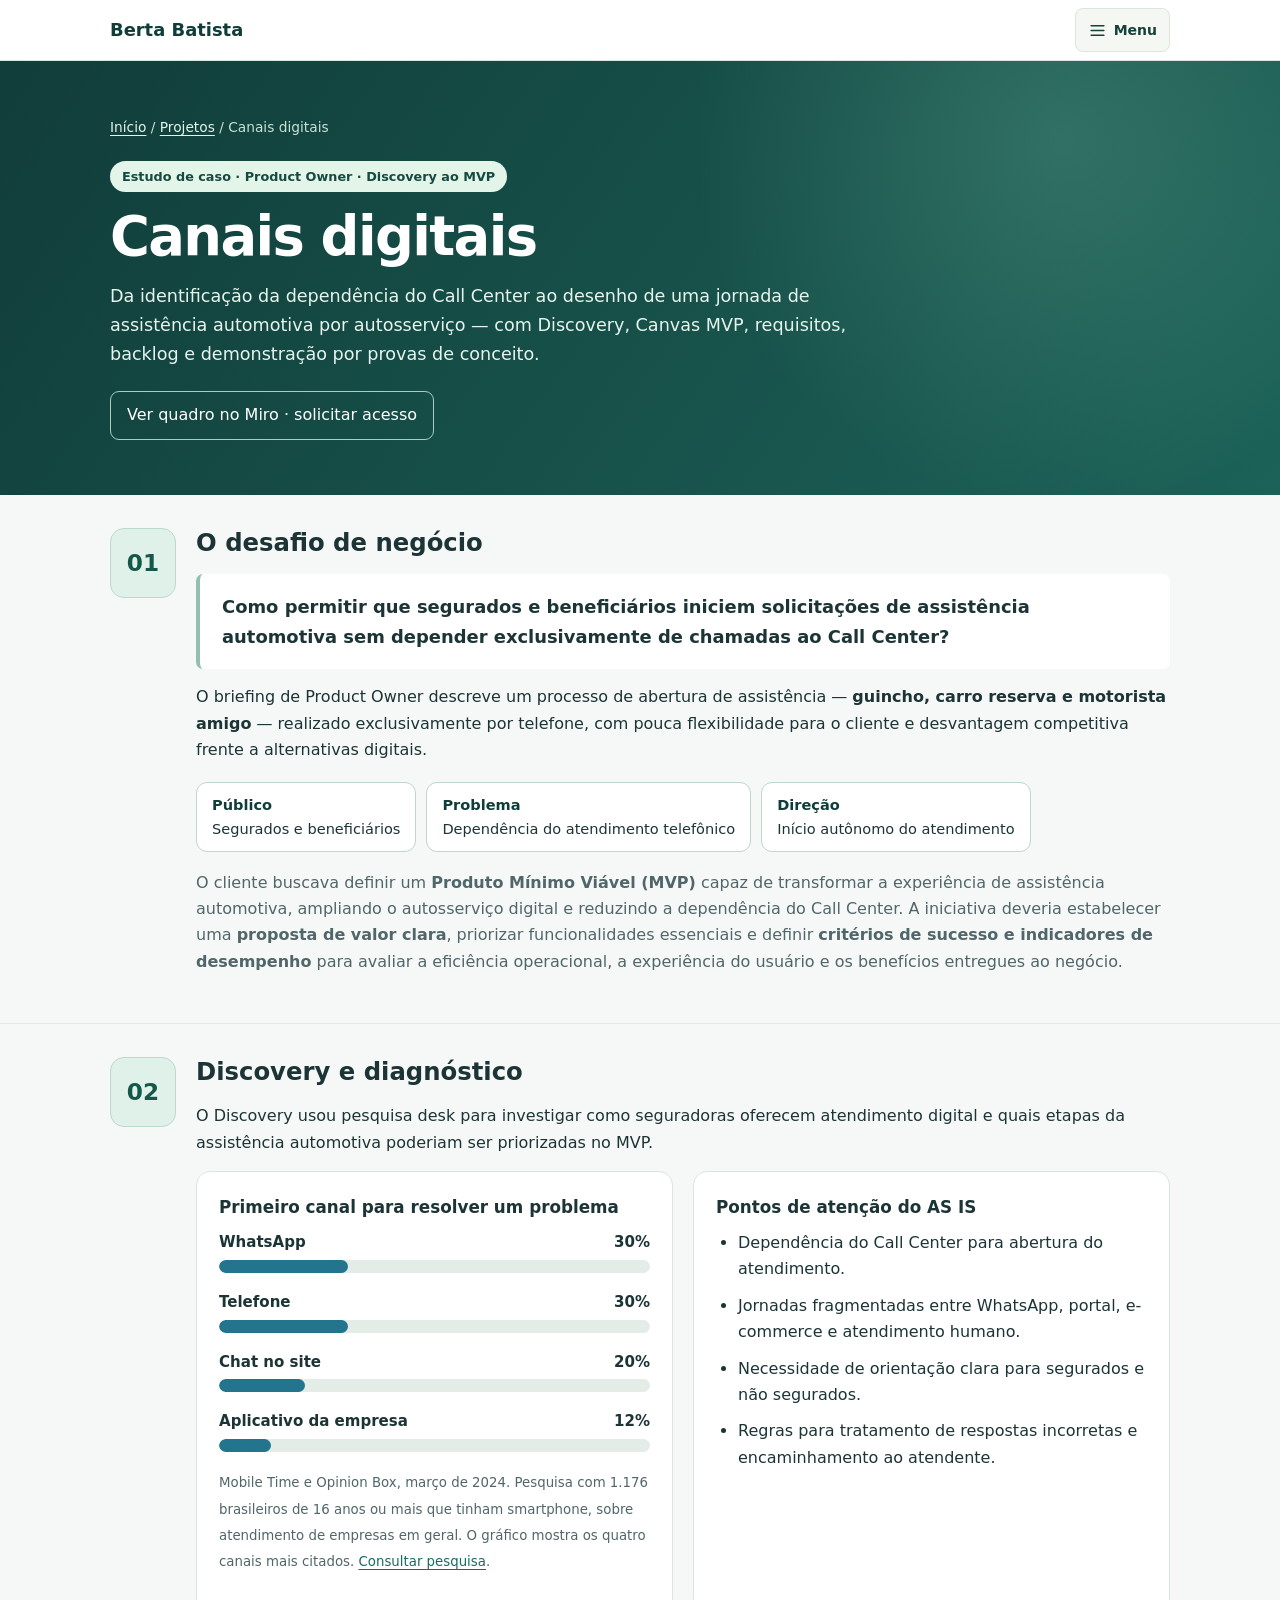
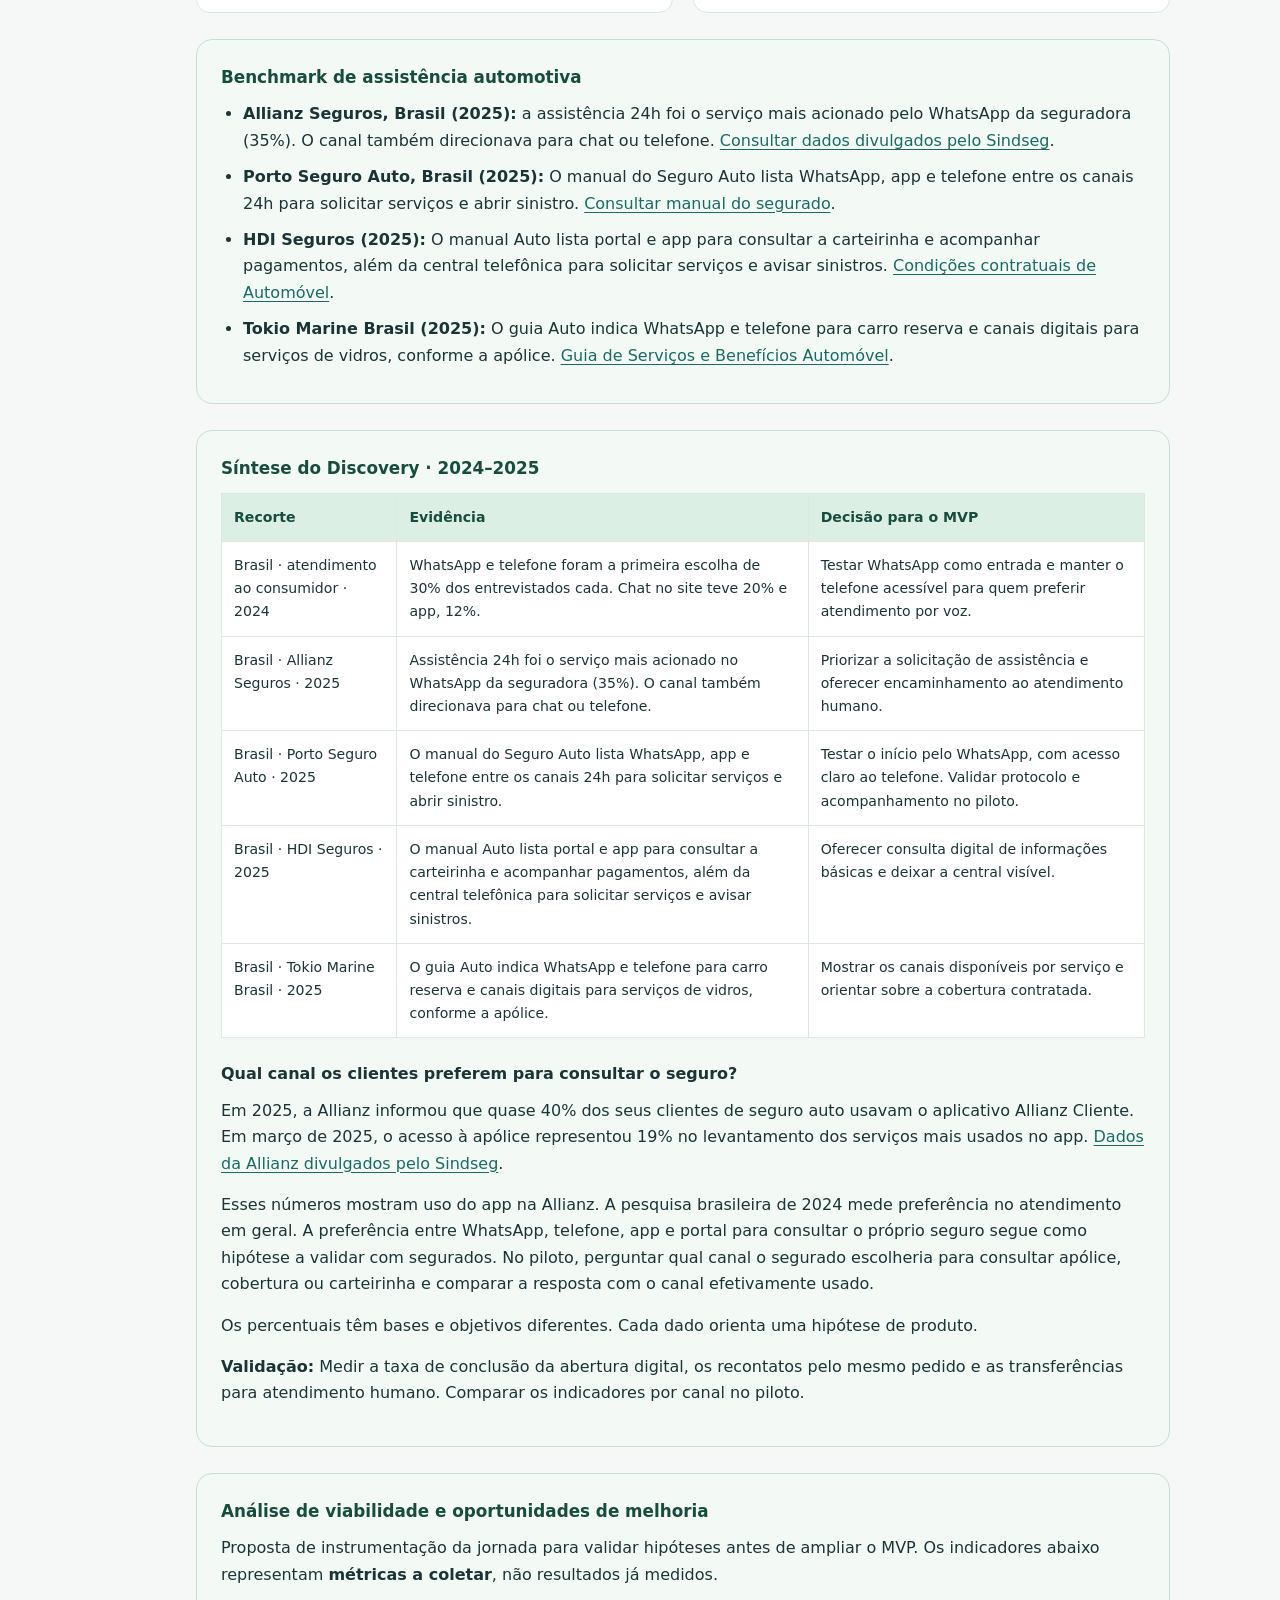
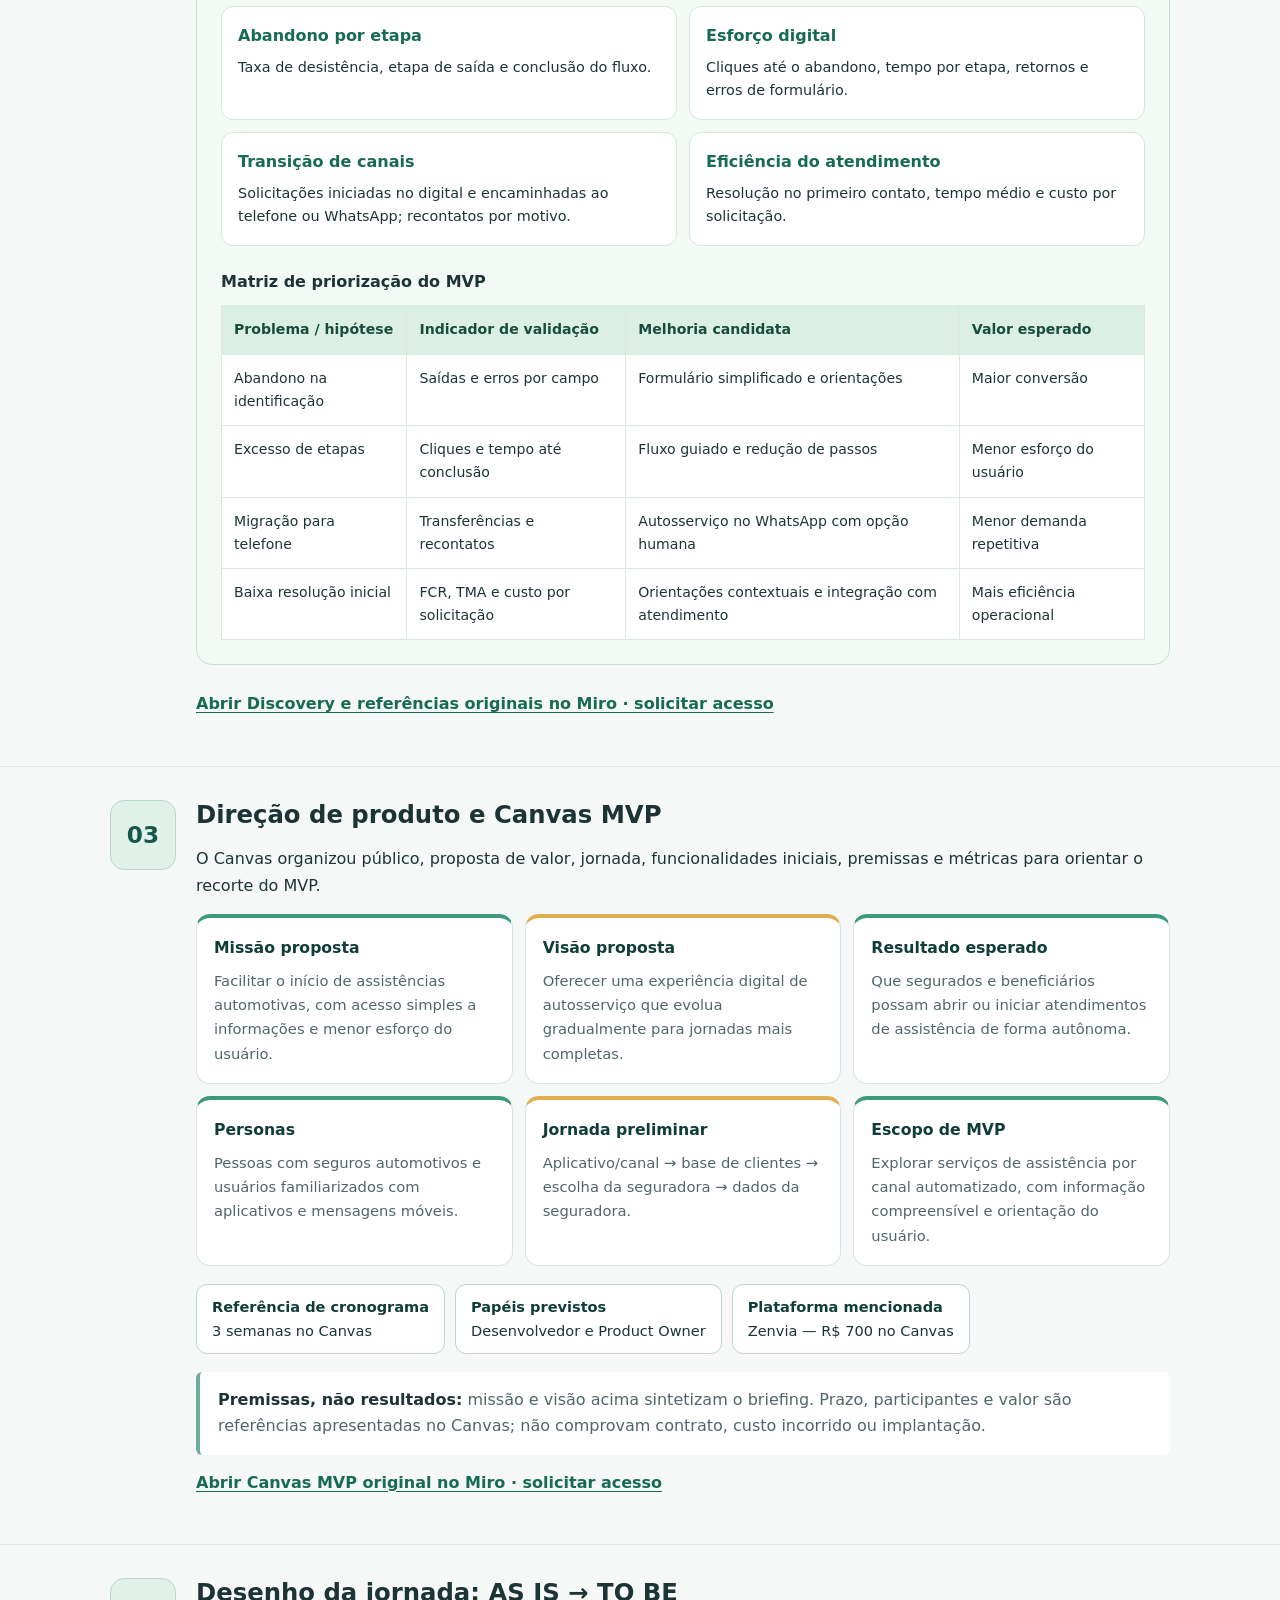
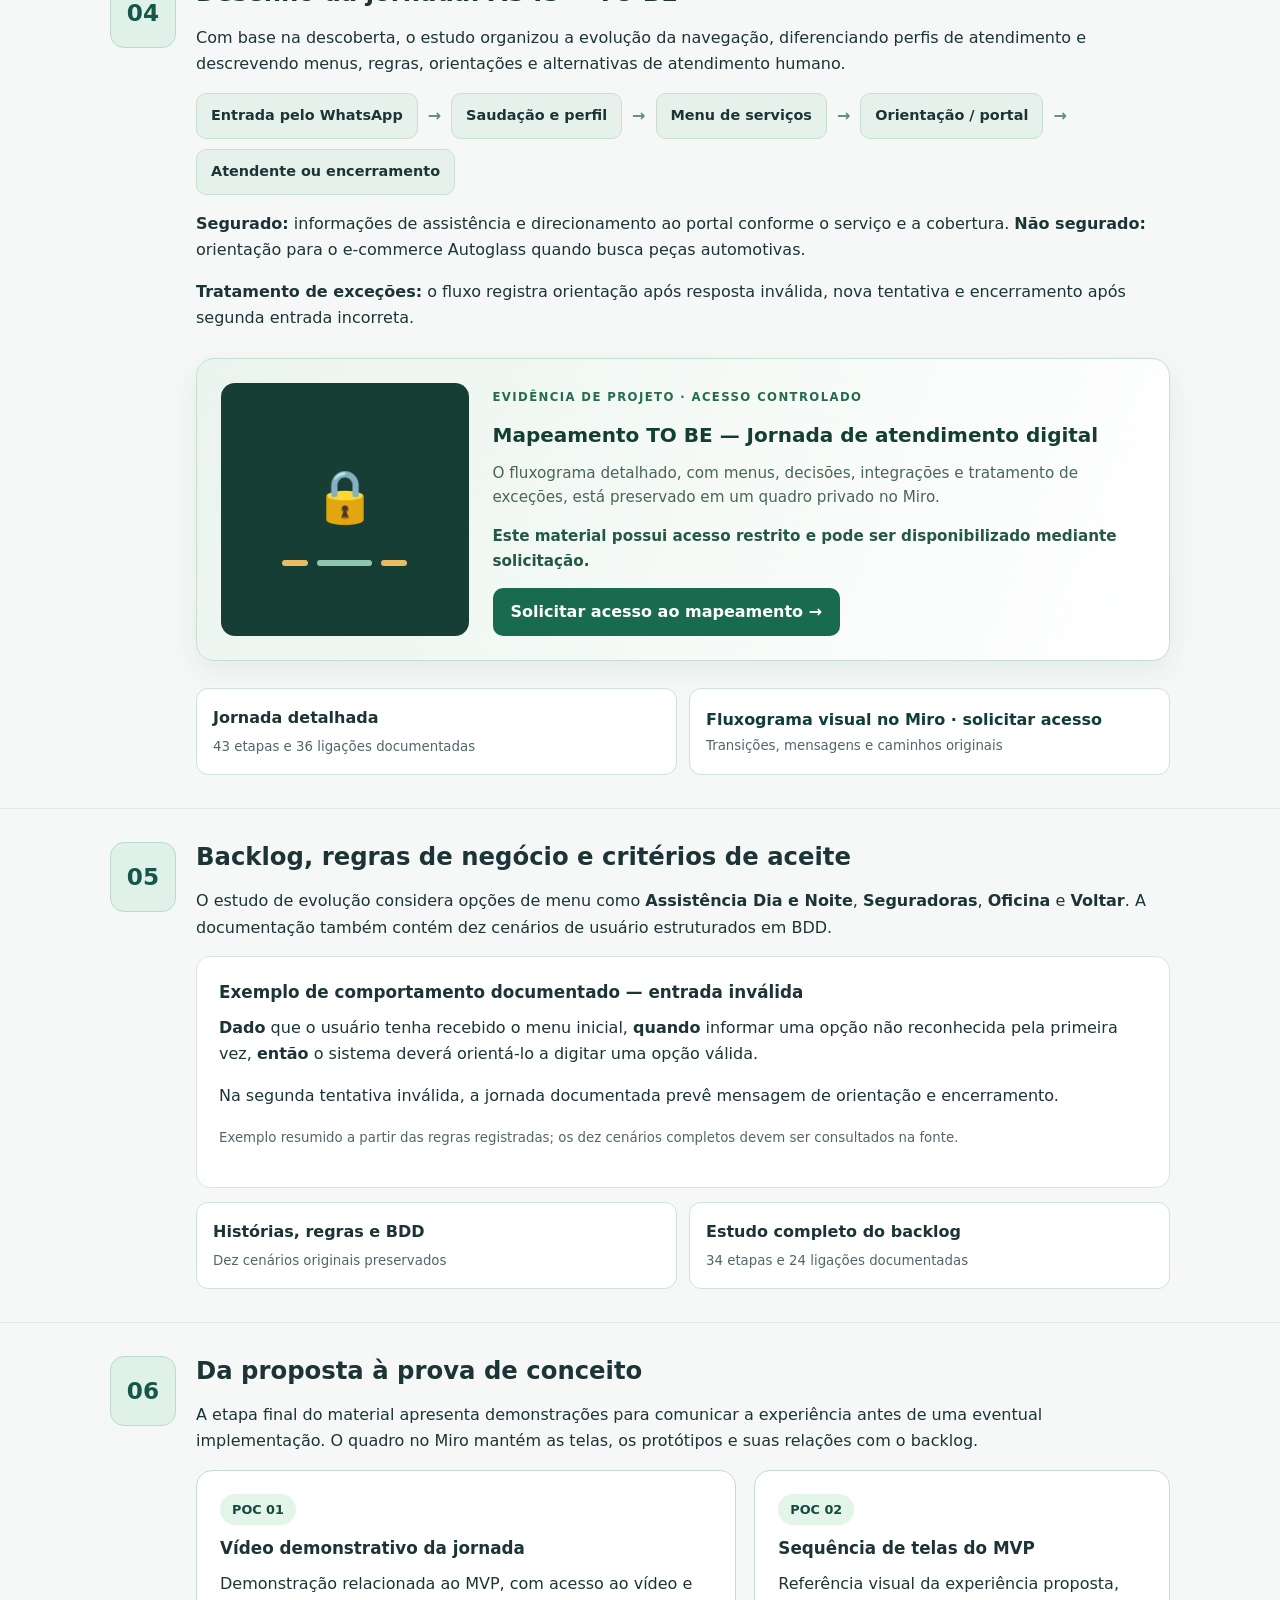
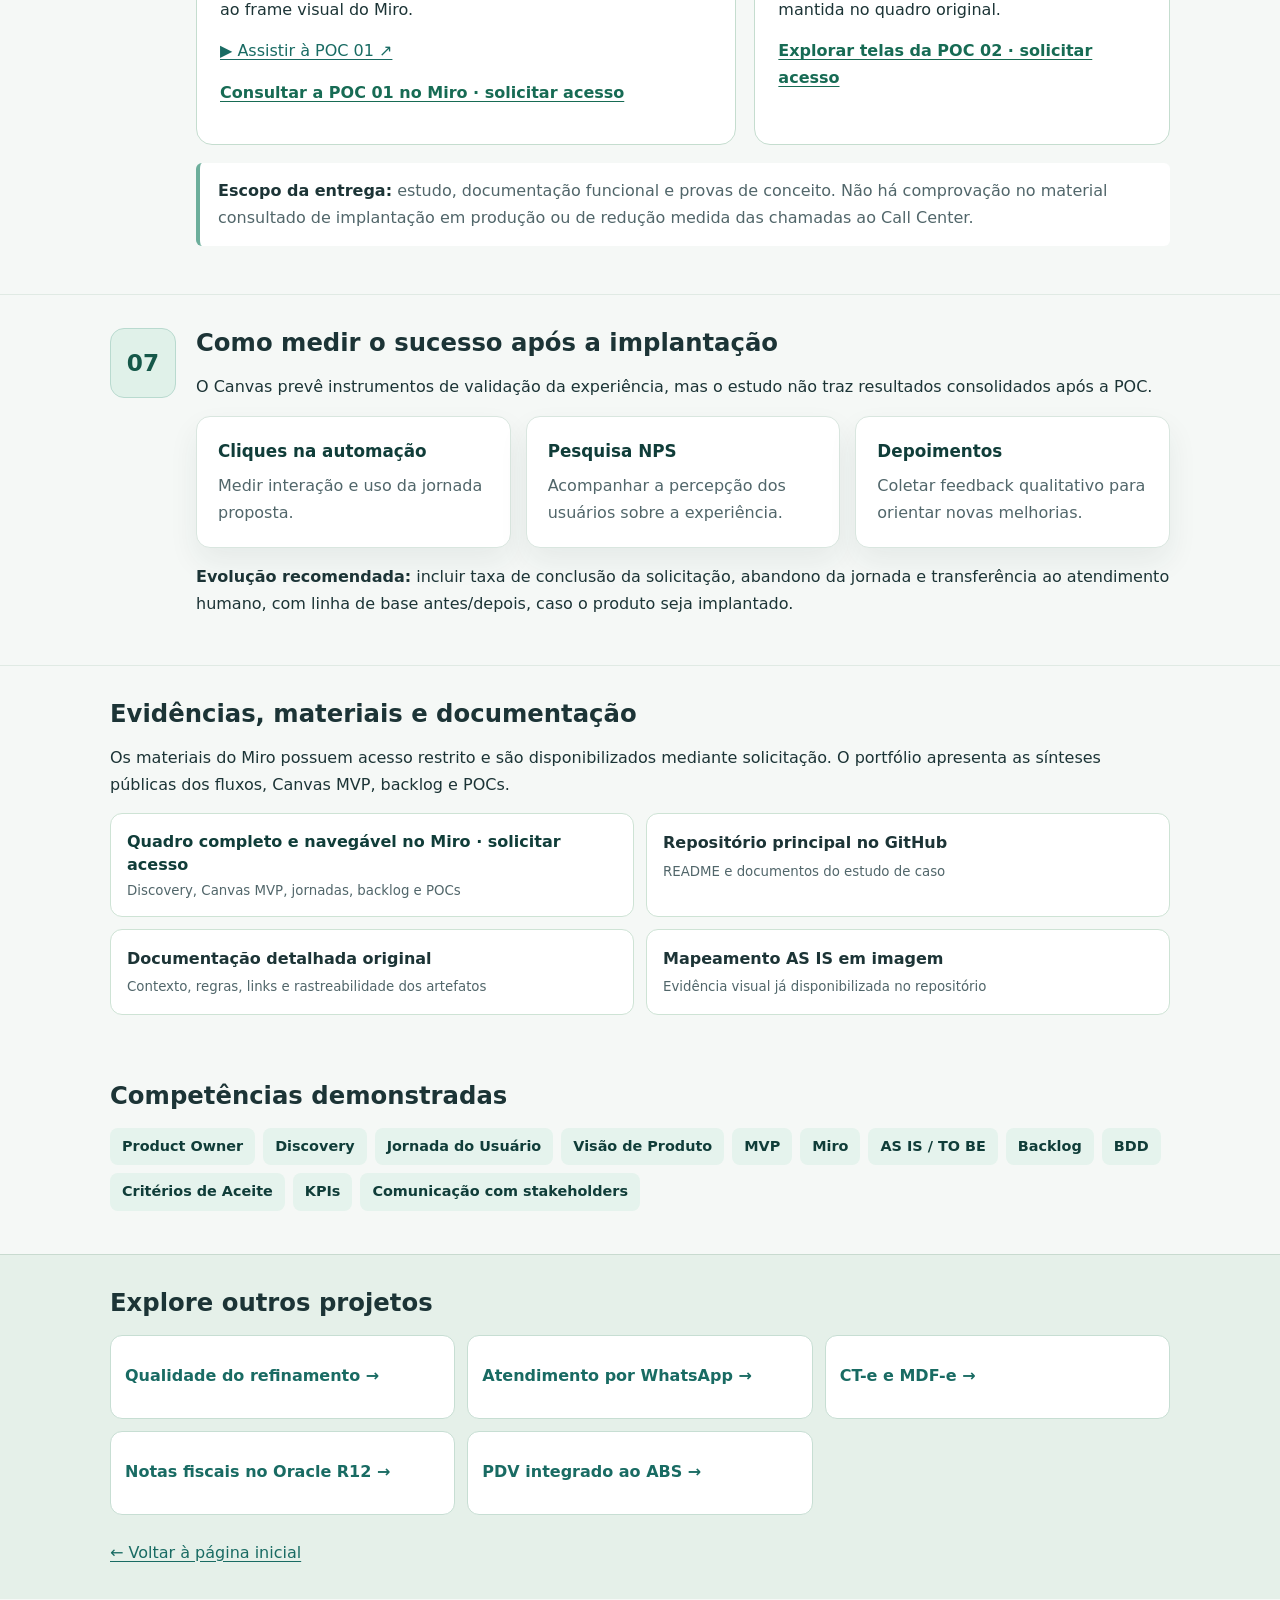
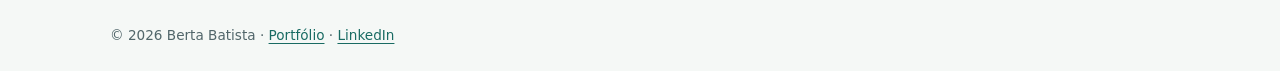
==== commit 10d9d9e7: "Reúne os atalhos dos estudos em um único menu" ====
--- a/canais-digitais.html
+++ b/canais-digitais.html
@@ -103,8 +103,8 @@
     @media(max-width:680px){.restricted-map{grid-template-columns:1fr;padding:16px}.restricted-map-art{min-height:100px;flex-direction:row}.access-dialog-inner{padding:20px}}
 
 </style>
-<link rel="stylesheet" href="study-navigation.css">
-<script src="study-navigation.js" defer></script>
+<link rel="stylesheet" href="study-navigation.css?v=menu-unico">
+<script src="study-navigation.js?v=menu-unico" defer></script>
 </head>
 <body>
   <header class="top study-header"><div class="container top-inner study-header-inner">
--- a/study-navigation.css
+++ b/study-navigation.css
@@ -1,14 +1,12 @@
 .study-menu-button,.study-section-links{display:none}
-@media(max-width:760px){
- .study-header.study-menu-ready{position:relative;z-index:10}
- .study-header.study-menu-ready .study-header-inner{position:relative;display:flex;align-items:center;justify-content:space-between;flex-wrap:nowrap;gap:12px;min-height:60px;padding-top:8px;padding-bottom:8px}
- .study-header.study-menu-ready .study-menu-button{display:inline-flex;align-items:center;gap:7px;flex:none;min-height:44px;padding:9px 12px;border:1px solid var(--line,#bcd2c8);border-radius:8px;background:var(--surface,#f5f7f2);color:#154139;line-height:1.2;font-family:inherit;font-size:14px;font-weight:700;cursor:pointer}
- .study-header.study-menu-ready .study-main-nav{display:none}
- .study-header.study-menu-ready .study-menu-button[aria-expanded="true"] + .study-main-nav{position:absolute;display:flex;flex-direction:column;align-items:stretch;gap:6px;top:100%;right:0;width:min(320px,100%);max-height:calc(100dvh - 72px);overflow:auto;overscroll-behavior:contain;padding:12px;background:#f7f9f4;border:1px solid #bcd2c8;border-radius:12px;box-shadow:0 12px 36px #16362b33;color:#154139}
- .study-header.study-menu-ready .study-main-nav a,.study-header.study-menu-ready .study-main-nav button{display:flex;align-items:center;min-height:44px;padding:8px 11px;border:1px solid #cbd8ce;border-radius:7px;background:#f7f9f4;color:#154139;font-size:14px;text-decoration:none}
- .study-header.study-menu-ready .study-main-nav a:hover{background:#e1ebe0}
- .study-header.study-menu-ready .study-section-links{display:grid;gap:6px;margin-top:4px;padding-top:10px;border-top:1px solid #cbd8ce}
- .study-section-links strong{padding:0 2px 3px;font-size:13px}
- body:has(.study-menu-ready) .case-nav{display:none}
- [data-theme="dark"] .study-header.study-menu-ready .study-menu-button,[data-theme="dark"] .study-header.study-menu-ready .study-main-nav,[data-theme="dark"] .study-header.study-menu-ready .study-main-nav a,[data-theme="dark"] .study-header.study-menu-ready .study-main-nav button{background:#18352d;color:#edf4e8;border-color:#577563}
-}
+.study-header.study-menu-ready{position:sticky;top:0;z-index:20}
+.study-header.study-menu-ready .study-header-inner{position:relative;display:flex;align-items:center;justify-content:space-between;flex-wrap:nowrap;gap:12px;min-height:60px;padding-top:8px;padding-bottom:8px}
+.study-header.study-menu-ready .study-menu-button{display:inline-flex;align-items:center;gap:7px;flex:none;min-height:44px;padding:9px 12px;border:1px solid var(--line,#bcd2c8);border-radius:8px;background:var(--surface,#f5f7f2);color:#154139;line-height:1.2;font-family:inherit;font-size:14px;font-weight:700;cursor:pointer}
+.study-header.study-menu-ready .study-main-nav{display:none}
+.study-header.study-menu-ready .study-menu-button[aria-expanded="true"] + .study-main-nav{position:absolute;display:flex;flex-direction:column;align-items:stretch;gap:6px;top:100%;right:0;width:min(365px,100%);max-height:calc(100dvh - 72px);overflow:auto;overscroll-behavior:contain;padding:12px;background:#f7f9f4;border:1px solid #bcd2c8;border-radius:12px;box-shadow:0 12px 36px #16362b33;color:#154139}
+.study-header.study-menu-ready .study-main-nav a,.study-header.study-menu-ready .study-main-nav button{display:flex;align-items:center;min-height:44px;padding:8px 11px;border:1px solid #cbd8ce;border-radius:7px;background:#f7f9f4;color:#154139;font-size:14px;text-decoration:none}
+.study-header.study-menu-ready .study-main-nav a:hover{background:#e1ebe0}
+.study-header.study-menu-ready .study-section-links{display:grid;gap:6px;margin-top:4px;padding-top:10px;border-top:1px solid #cbd8ce}
+.study-section-links strong{padding:0 2px 3px;font-size:13px}
+body:has(.study-menu-ready) .case-nav{display:none}
+[data-theme="dark"] .study-header.study-menu-ready .study-menu-button,[data-theme="dark"] .study-header.study-menu-ready .study-main-nav,[data-theme="dark"] .study-header.study-menu-ready .study-main-nav a,[data-theme="dark"] .study-header.study-menu-ready .study-main-nav button{background:#18352d;color:#edf4e8;border-color:#577563}
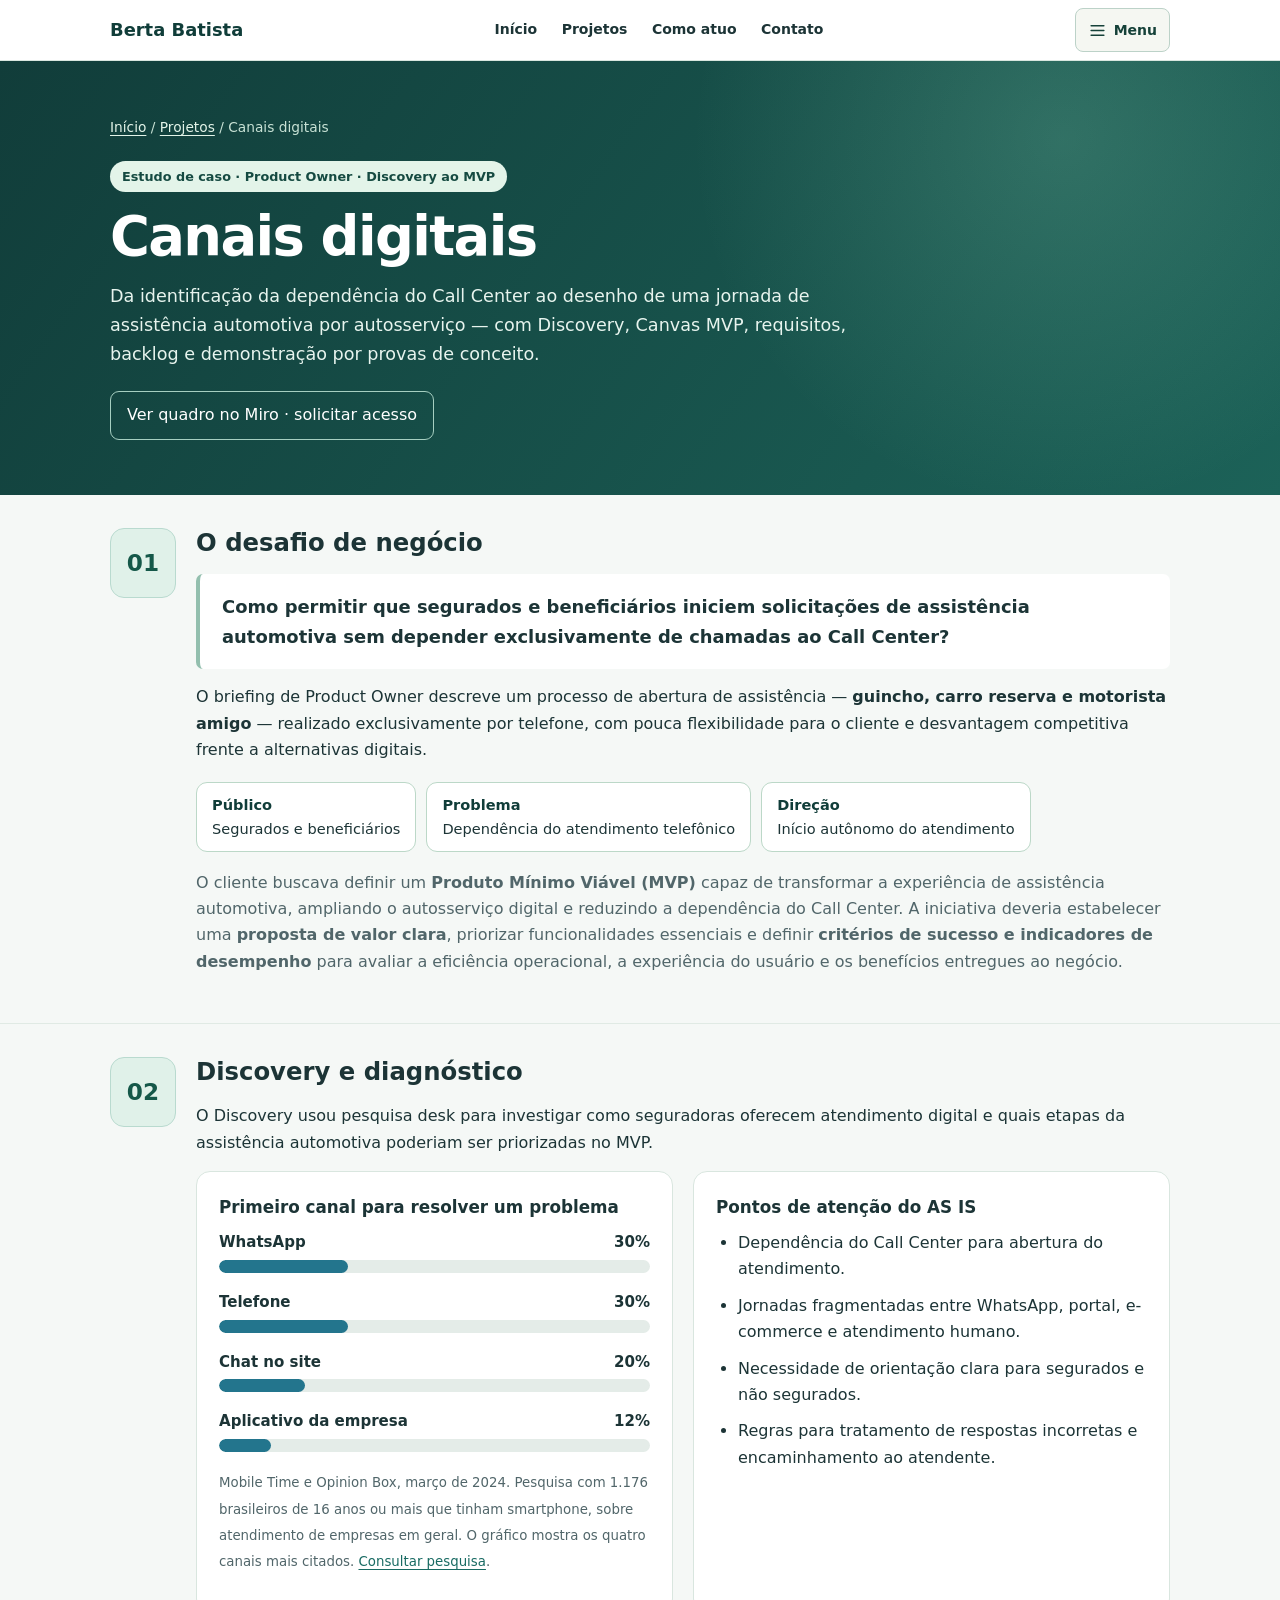
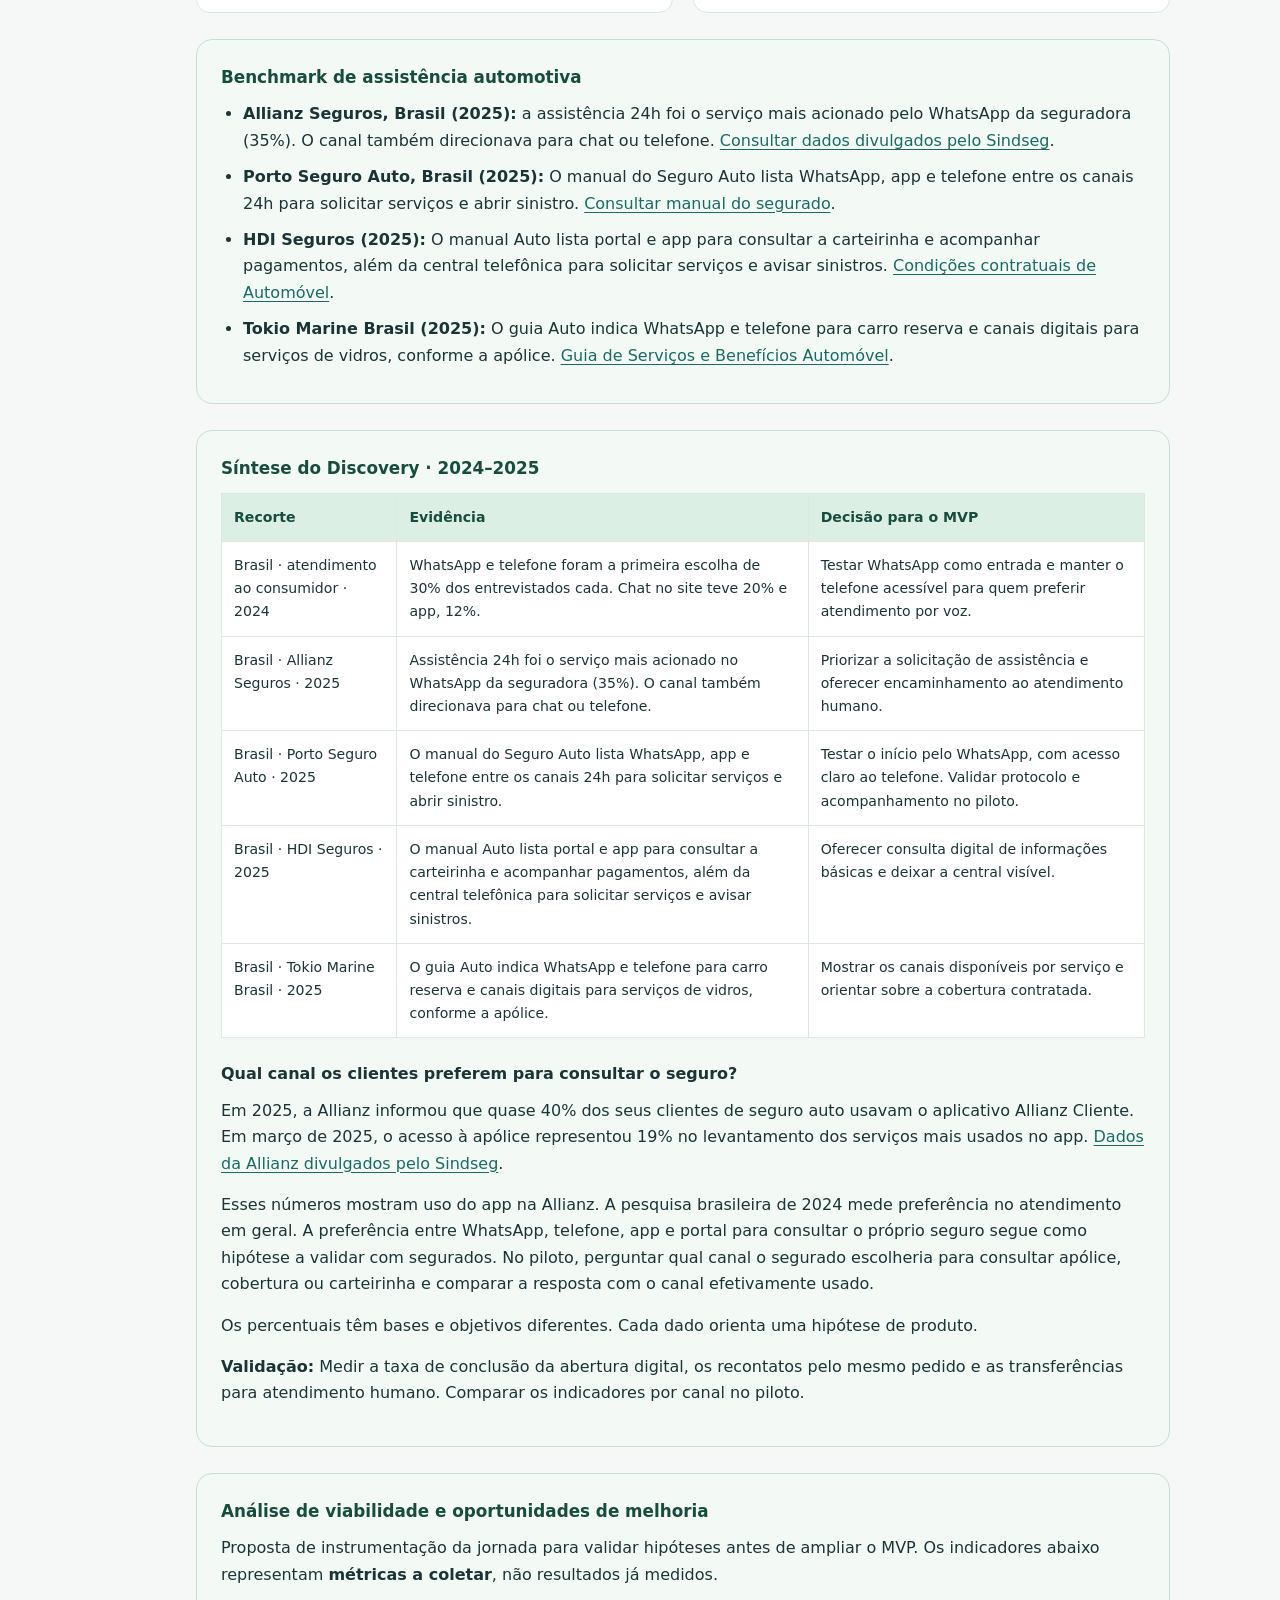
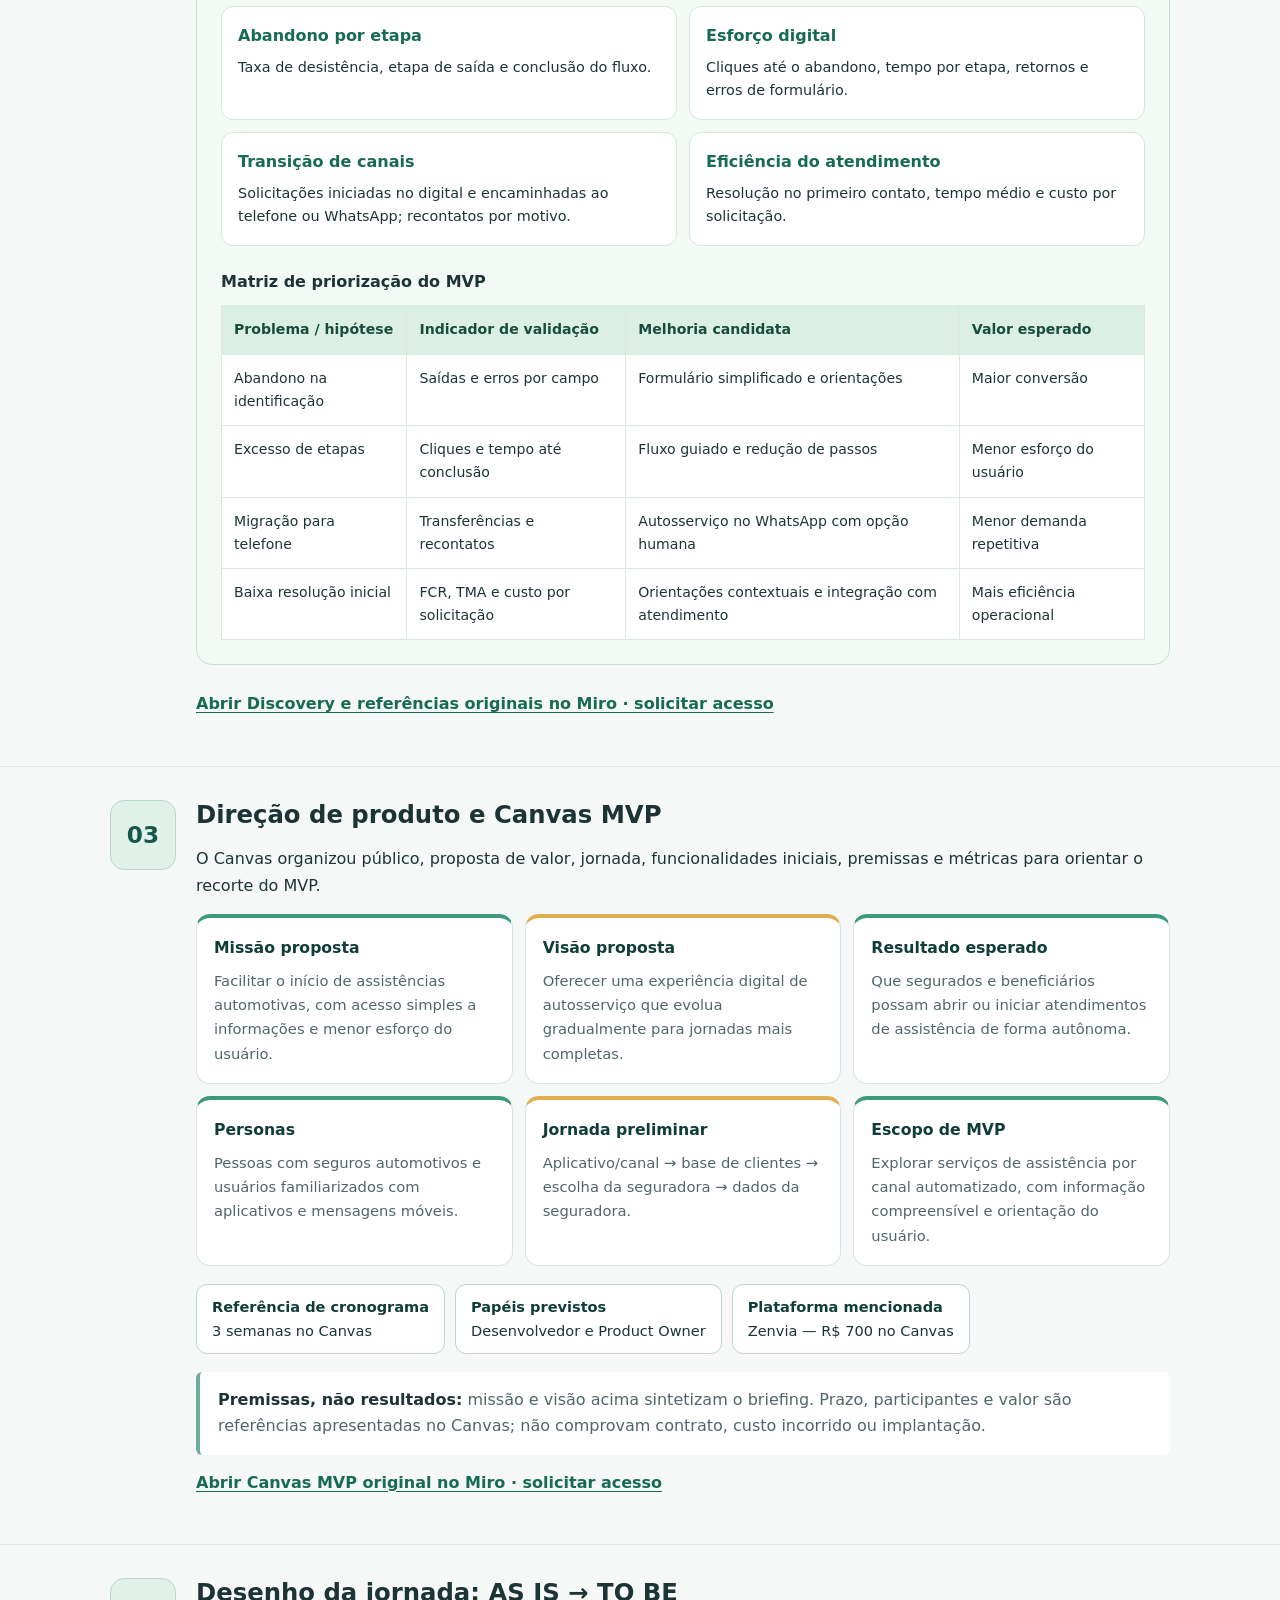
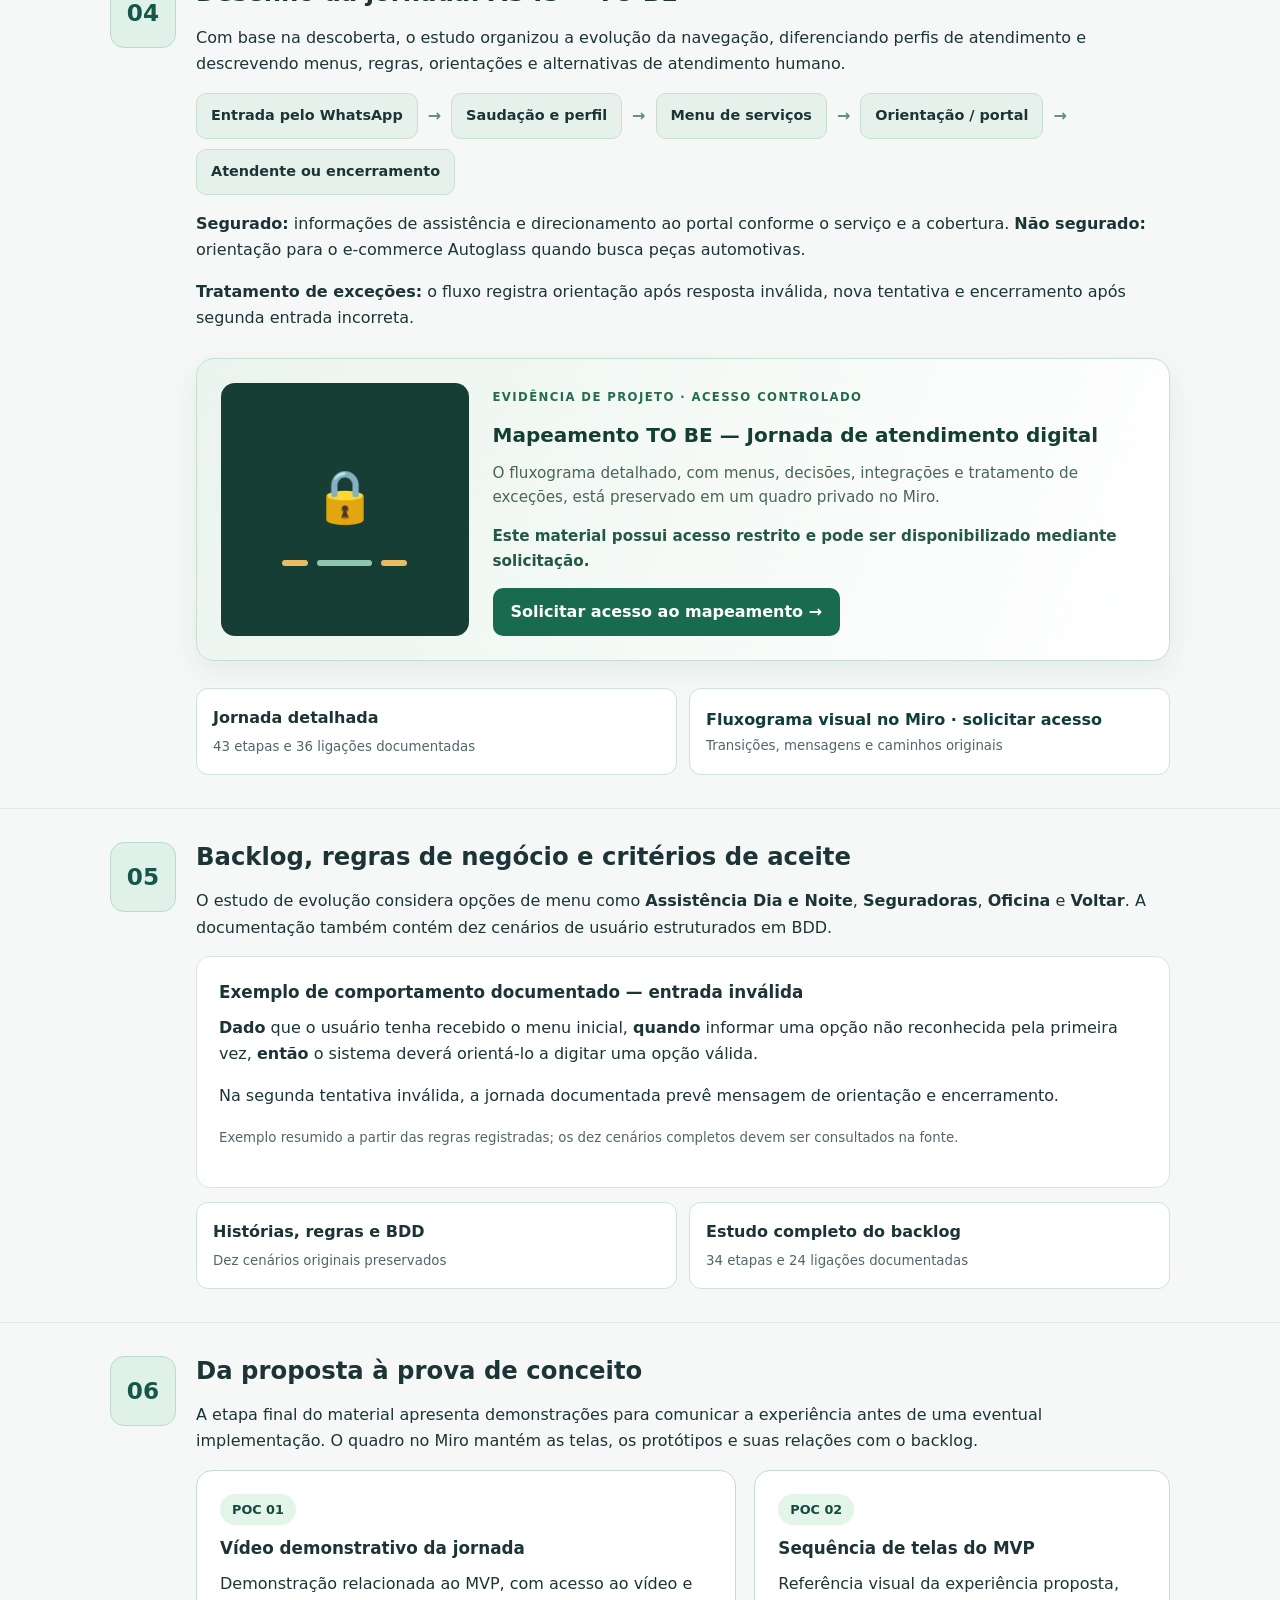
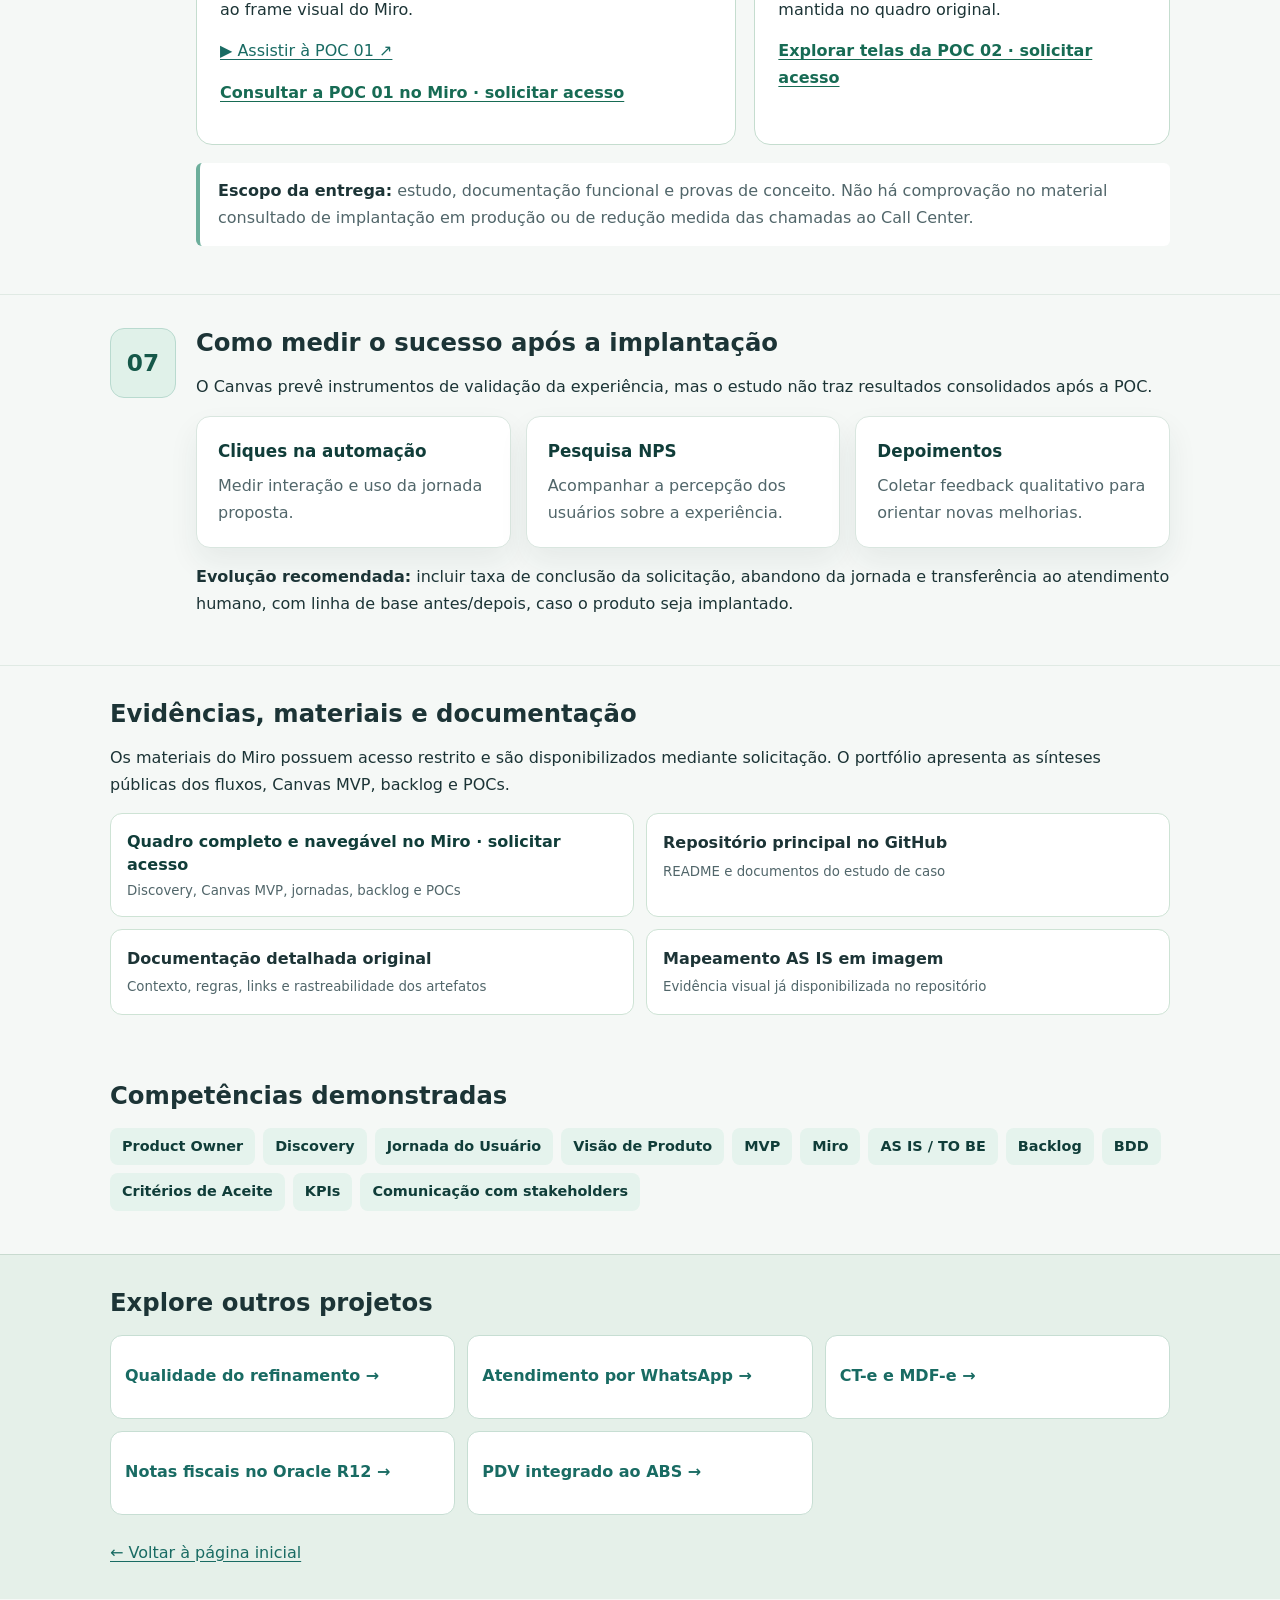
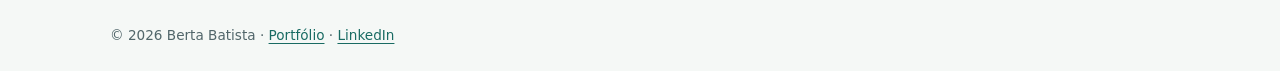
==== commit 2ad51805: "Separate portfolio links from compact study menu" ====
--- a/canais-digitais.html
+++ b/canais-digitais.html
@@ -103,22 +103,15 @@
     @media(max-width:680px){.restricted-map{grid-template-columns:1fr;padding:16px}.restricted-map-art{min-height:100px;flex-direction:row}.access-dialog-inner{padding:20px}}
 
 </style>
-<link rel="stylesheet" href="study-navigation.css?v=menu-unico">
-<script src="study-navigation.js?v=menu-unico" defer></script>
+<link rel="stylesheet" href="study-navigation.css?v=menu-etapas">
+<script src="study-navigation.js?v=menu-etapas" defer></script>
 </head>
 <body>
   <header class="top study-header"><div class="container top-inner study-header-inner">
     <a class="brand" href="index.html">Berta Batista</a>
-    <button type="button" class="study-menu-button" aria-expanded="false" aria-controls="study-main-nav"><svg viewBox="0 0 24 24" width="19" height="19" fill="none" stroke="currentColor" stroke-width="2" stroke-linecap="round" aria-hidden="true"><path d="M4 6h16M4 12h16M4 18h16"/></svg>Menu</button><nav class="study-main-nav" id="study-main-nav" aria-label="Navegação principal">
-      <a href="index.html">Início</a>
-      <a href="index.html#projetos">Projetos</a>
-      <a href="index.html#como-ajudo">Como atuo</a>
-      <a href="index.html#contato">Contato</a>
-    <div class="study-section-links"><strong>Neste estudo</strong>
-        <a href="#desafio">Desafio</a><a href="#discovery">Discovery</a><a href="#mvp">Canvas MVP</a>
-        <a href="#jornada">Jornada</a><a href="#backlog">Backlog &amp; BDD</a><a href="#poc">POC</a>
-        <a href="#indicadores">Indicadores</a><a href="#evidencias">Evidências</a>
-      </div></nav>
+    <nav class="study-main-nav" aria-label="Navegação principal"><a href="index.html">Início</a><a href="index.html#projetos">Projetos</a><a href="index.html#como-ajudo">Como atuo</a><a href="index.html#contato">Contato</a></nav><button type="button" class="study-menu-button" aria-expanded="false" aria-controls="study-section-menu"><svg viewBox="0 0 24 24" width="19" height="19" fill="none" stroke="currentColor" stroke-width="2" stroke-linecap="round" aria-hidden="true"><path d="M4 6h16M4 12h16M4 18h16"/></svg>Menu</button><nav class="study-section-links" id="study-section-menu" aria-label="Etapas do estudo"><a href="#desafio">Desafio</a><a href="#discovery">Discovery</a><a href="#mvp">Canvas MVP</a>
+        <a href="#jornada">Jornada</a><a href="#backlog">Backlog e BDD</a><a href="#poc">POC</a>
+        <a href="#indicadores">Indicadores</a><a href="#evidencias">Evidências</a></nav>
   </div></header>
   <main>
     <div class="hero"><div class="container">
--- a/study-navigation.css
+++ b/study-navigation.css
@@ -1,12 +1,22 @@
 .study-menu-button,.study-section-links{display:none}
 .study-header.study-menu-ready{position:sticky;top:0;z-index:20}
-.study-header.study-menu-ready .study-header-inner{position:relative;display:flex;align-items:center;justify-content:space-between;flex-wrap:nowrap;gap:12px;min-height:60px;padding-top:8px;padding-bottom:8px}
-.study-header.study-menu-ready .study-menu-button{display:inline-flex;align-items:center;gap:7px;flex:none;min-height:44px;padding:9px 12px;border:1px solid var(--line,#bcd2c8);border-radius:8px;background:var(--surface,#f5f7f2);color:#154139;line-height:1.2;font-family:inherit;font-size:14px;font-weight:700;cursor:pointer}
-.study-header.study-menu-ready .study-main-nav{display:none}
-.study-header.study-menu-ready .study-menu-button[aria-expanded="true"] + .study-main-nav{position:absolute;display:flex;flex-direction:column;align-items:stretch;gap:6px;top:100%;right:0;width:min(365px,100%);max-height:calc(100dvh - 72px);overflow:auto;overscroll-behavior:contain;padding:12px;background:#f7f9f4;border:1px solid #bcd2c8;border-radius:12px;box-shadow:0 12px 36px #16362b33;color:#154139}
-.study-header.study-menu-ready .study-main-nav a,.study-header.study-menu-ready .study-main-nav button{display:flex;align-items:center;min-height:44px;padding:8px 11px;border:1px solid #cbd8ce;border-radius:7px;background:#f7f9f4;color:#154139;font-size:14px;text-decoration:none}
-.study-header.study-menu-ready .study-main-nav a:hover{background:#e1ebe0}
-.study-header.study-menu-ready .study-section-links{display:grid;gap:6px;margin-top:4px;padding-top:10px;border-top:1px solid #cbd8ce}
-.study-section-links strong{padding:0 2px 3px;font-size:13px}
+.study-header.study-menu-ready .study-header-inner{position:relative;display:grid;grid-template-columns:auto minmax(0,1fr) auto;align-items:center;gap:8px 16px;min-height:60px;padding-block:8px}
+.study-header .study-main-nav{display:flex;align-items:center;justify-content:center;gap:clamp(6px,1.6vw,24px);margin:0}
+.study-header .study-main-nav a{color:inherit;text-decoration:none;white-space:nowrap;font-size:14px;font-weight:650;padding:8px 2px;border-radius:4px}
+.study-header .study-main-nav a:hover{text-decoration:underline;text-underline-offset:4px}
+.study-header.study-menu-ready .study-menu-button{display:inline-flex;align-items:center;gap:7px;justify-self:end;min-height:44px;padding:9px 12px;border:1px solid #bcd2c8;border-radius:8px;background:#f5f7f2;color:#154139;line-height:1.2;font-family:inherit;font-size:14px;font-weight:700;cursor:pointer}
+.study-header.study-menu-ready .study-menu-button[aria-expanded="true"] + .study-section-links{position:absolute;display:flex;flex-direction:column;gap:2px;top:100%;right:0;width:min(248px,100%);box-sizing:border-box;max-height:calc(100dvh - 120px);overflow:auto;overscroll-behavior:contain;margin:0;padding:7px;background:#f7f9f4;border:1px solid #bcd2c8;border-radius:10px;box-shadow:0 12px 36px #16362b33;color:#154139}
+.study-header .study-section-links a,.study-header .study-section-links button{display:flex;align-items:center;min-height:44px;box-sizing:border-box;padding:8px 10px;margin:0;border:0;border-radius:6px;background:transparent;color:inherit;text-align:left;text-decoration:none;white-space:normal;overflow-wrap:anywhere;font:inherit;font-size:14px;font-weight:600;line-height:1.3}
+.study-header .study-section-links button{cursor:pointer}
+.study-header .study-section-links a:hover,.study-header .study-section-links button:hover{background:#e1ebe0}
 body:has(.study-menu-ready) .case-nav{display:none}
-[data-theme="dark"] .study-header.study-menu-ready .study-menu-button,[data-theme="dark"] .study-header.study-menu-ready .study-main-nav,[data-theme="dark"] .study-header.study-menu-ready .study-main-nav a,[data-theme="dark"] .study-header.study-menu-ready .study-main-nav button{background:#18352d;color:#edf4e8;border-color:#577563}
+html:has(.study-menu-ready){scroll-padding-block-start:72px}
+[data-theme="dark"] .study-header.study-menu-ready .study-menu-button,[data-theme="dark"] .study-header.study-menu-ready .study-menu-button[aria-expanded="true"] + .study-section-links{background:#18352d;color:#edf4e8;border-color:#577563}
+[data-theme="dark"] .study-header .study-section-links a:hover,[data-theme="dark"] .study-header .study-section-links button:hover{background:#29483f}
+@media(max-width:640px){
+ .study-header.study-menu-ready .study-header-inner{grid-template-columns:minmax(0,1fr) auto;gap:2px 8px}
+ .study-header.study-menu-ready .study-main-nav{grid-row:2;grid-column:1/-1;justify-content:space-between;gap:6px}
+ .study-header.study-menu-ready .study-main-nav a{font-size:13px;padding-block:9px}
+ .study-header.study-menu-ready .study-menu-button{grid-row:1;grid-column:2}
+ html:has(.study-menu-ready){scroll-padding-block-start:112px}
+}
